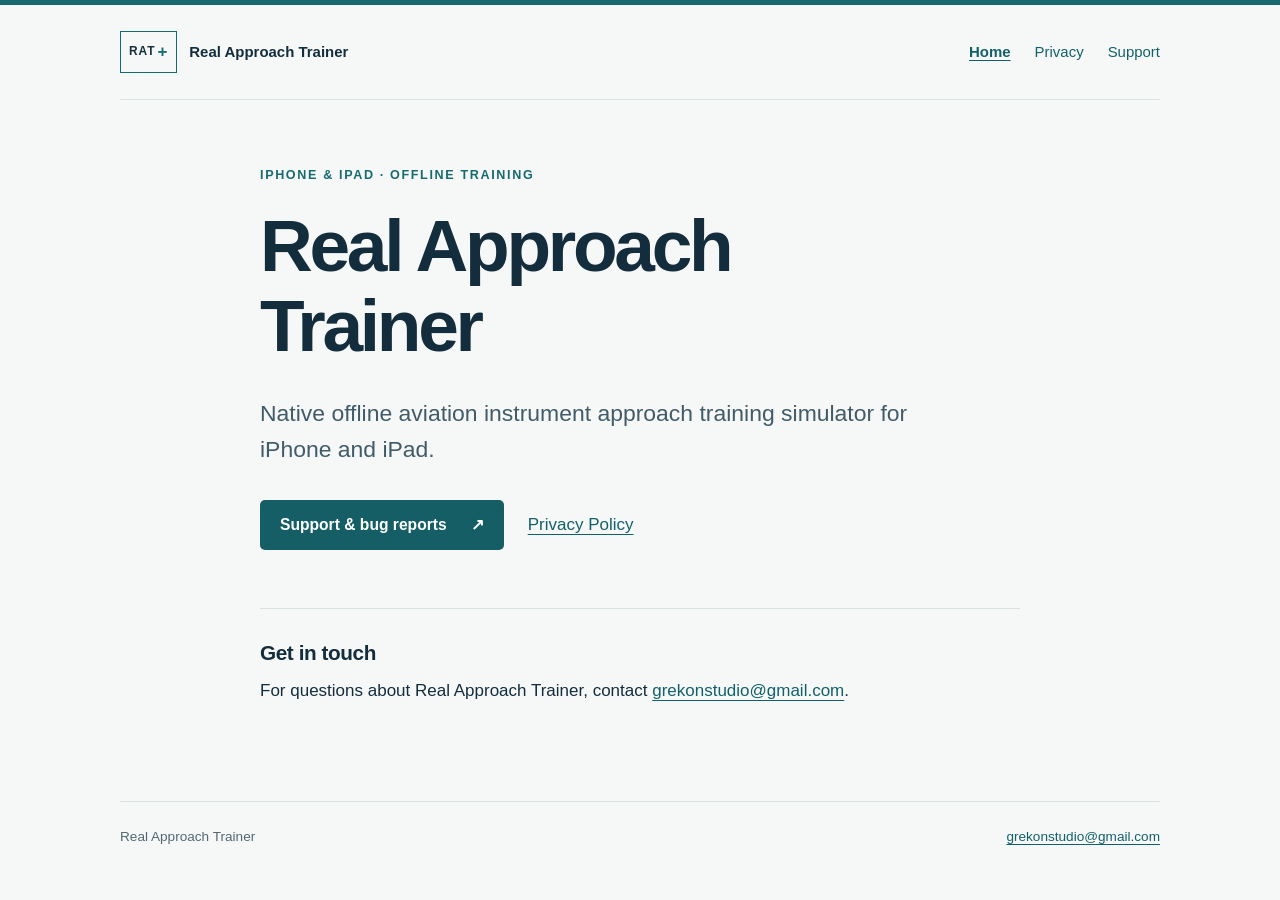
==== index.html @ 6f21090b "Create public website, privacy policy and support pages" ====
<!doctype html>
<html lang="en">
<head>
  <meta charset="utf-8">
  <meta name="viewport" content="width=device-width, initial-scale=1">
  <meta name="description" content="Native offline aviation instrument approach training simulator for iPhone and iPad.">
  <meta name="color-scheme" content="light">
  <title>Real Approach Trainer</title>
  <link rel="stylesheet" href="./styles.css">
</head>
<body>
<a class="skip" href="#main">Skip to content</a>
<header><a class="brand" href="./"><span class="mark" aria-hidden="true">RAT<span>+</span></span><span>Real Approach Trainer</span></a><nav aria-label="Main navigation"><a href="./" aria-current="page">Home</a><a href="./privacy/">Privacy</a><a href="./support/">Support</a></nav></header>
<main id="main"><p class="eyebrow">iPhone &amp; iPad · Offline training</p>
<h1>Real Approach<br>Trainer</h1>
<p class="lead">Native offline aviation instrument approach training simulator for iPhone and iPad.</p>
<div class="actions"><a class="button" href="support/">Support &amp; bug reports <span aria-hidden="true">↗</span></a><a href="privacy/">Privacy Policy</a></div>
<section class="contact"><h2>Get in touch</h2><p>For questions about Real Approach Trainer, contact <a href="mailto:grekonstudio@gmail.com">grekonstudio@gmail.com</a>.</p></section></main>
<footer><p>Real Approach Trainer</p><a href="mailto:grekonstudio@gmail.com">grekonstudio@gmail.com</a></footer>
</body>
</html>
---- styles.css ----
* { box-sizing: border-box; }
:root { font-family: -apple-system, BlinkMacSystemFont, "Segoe UI", sans-serif; color: #142d3d; background: #f6f8f8; line-height: 1.65; font-size: 17px; }
body { margin: 0; border-top: 5px solid #176a70; }
a { color: #12616a; text-underline-offset: .22em; overflow-wrap: anywhere; }
a:hover { color: #093f47; }
a:focus-visible { outline: 3px solid #aa5a04; outline-offset: 5px; border-radius: 2px; }
header, main, footer { width: min(100% - 64px, 1040px); margin-inline: auto; }
header { display: flex; align-items: center; justify-content: space-between; gap: 24px; padding-block: 26px; border-bottom: 1px solid #d9e1e3; }
.brand { display: flex; align-items: center; gap: 12px; font-size: .88rem; font-weight: 650; text-decoration: none; color: #142d3d; }
.mark { display: inline-flex; align-items: center; gap: 2px; padding: 6px 8px; border: 1px solid #176a70; font-size: .7rem; letter-spacing: .08em; }
.mark span { color: #176a70; font-size: 1rem; }
nav { display: flex; gap: 24px; font-size: .88rem; }
nav a { text-decoration: none; }
nav a[aria-current="page"] { text-decoration: underline; font-weight: 650; }
main { max-width: 760px; padding-block: 65px 80px; min-height: 65vh; }
.eyebrow { color: #176a70; text-transform: uppercase; letter-spacing: .13em; font-size: .74rem; font-weight: 700; margin: 0 0 20px; }
h1 { font-size: clamp(2.25rem, 6vw, 4.3rem); line-height: 1.1; letter-spacing: -.045em; font-weight: 650; margin: 0 0 28px; }
h2 { font-size: 1.22rem; letter-spacing: -.02em; line-height: 1.35; margin: 0 0 10px; }
p { margin: 0 0 16px; }
.lead { font-size: clamp(1.12rem, 2.5vw, 1.35rem); line-height: 1.6; color: #425b68; max-width: 650px; }
.date { color: #536873; font-size: .9rem; margin-top: -8px; margin-bottom: 28px; }
section { margin-top: 34px; }
.actions { display: flex; align-items: center; flex-wrap: wrap; gap: 24px; margin-block: 32px 58px; }
.button { display: inline-flex; gap: 24px; align-items: center; padding: 12px 20px; background: #155e65; color: #fff; border-radius: 5px; text-decoration: none; font-weight: 600; font-size: .92rem; }
.button:hover { background: #104a50; color: #fff; }
.contact { padding-top: 30px; border-top: 1px solid #d9e1e3; }
.notice { border-left: 3px solid #176a70; padding: 8px 0 1px 20px; }
ul { padding-left: 24px; }
li { margin-bottom: 6px; }
footer { display: flex; justify-content: space-between; flex-wrap: wrap; gap: 8px 24px; border-top: 1px solid #d9e1e3; padding-block: 24px; font-size: .8rem; color: #536873; }
footer p { margin: 0; }
.skip { position: absolute; left: 16px; top: -100px; background: #fff; padding: 10px; z-index: 1; }
.skip:focus { top: 10px; }
@media (max-width: 620px) { header, main, footer { width: calc(100% - 40px); } header { align-items: flex-start; flex-direction: column; gap: 20px; padding-block: 20px; } nav { gap: 28px; } main { padding-block: 42px 56px; } .actions { align-items: flex-start; flex-direction: column; gap: 20px; margin-bottom: 42px; } }
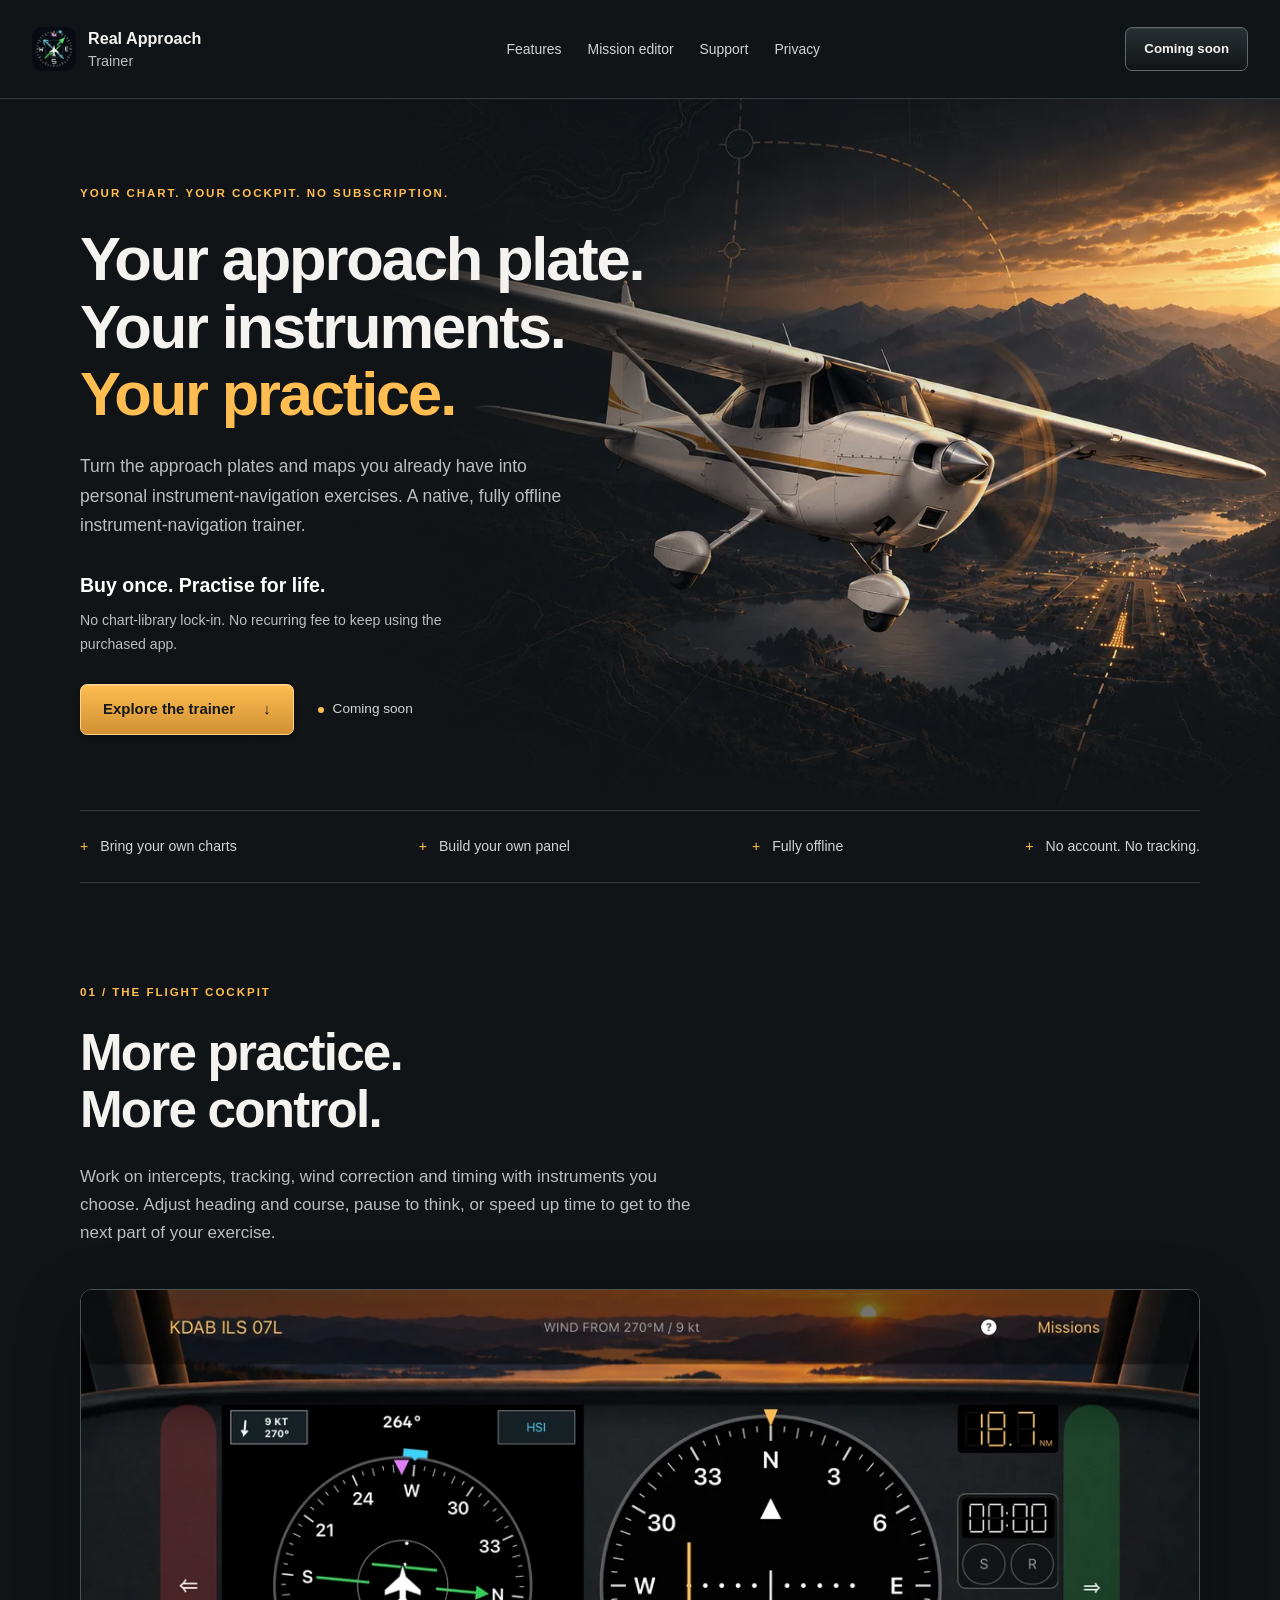
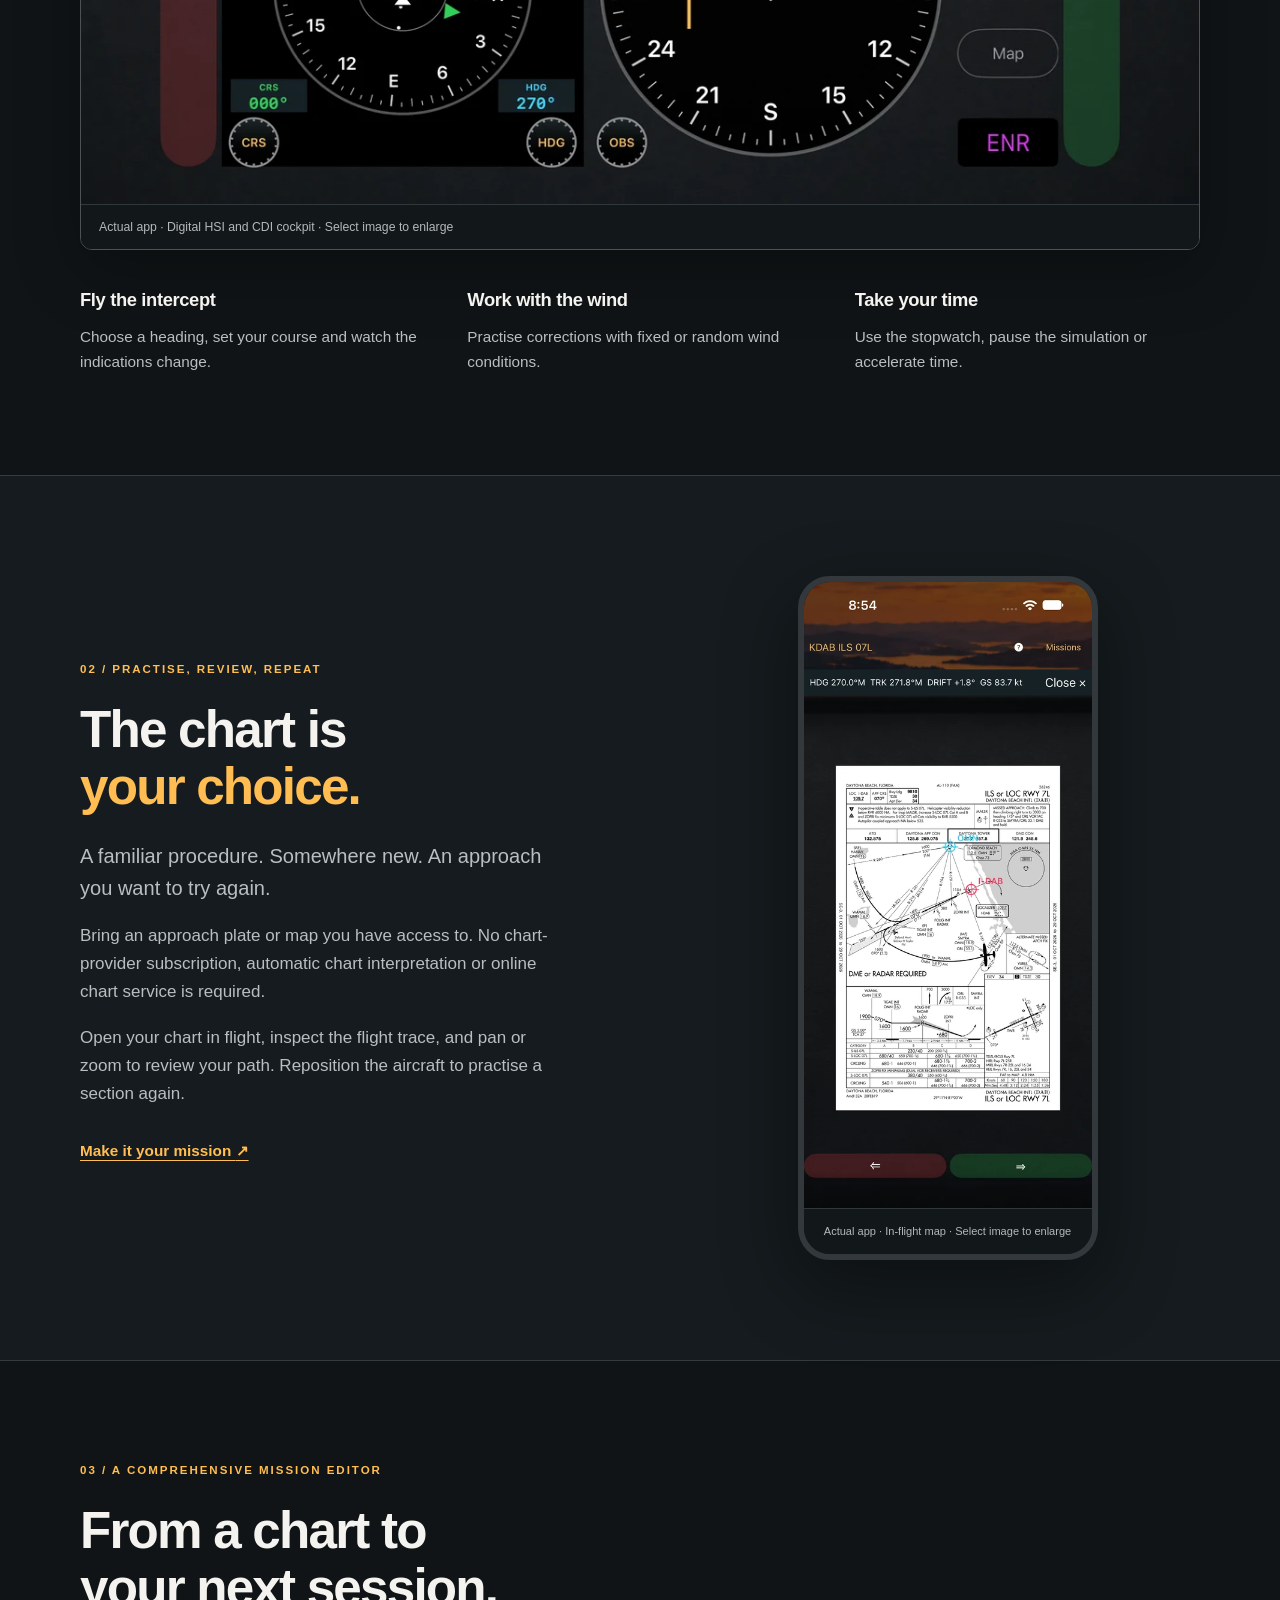
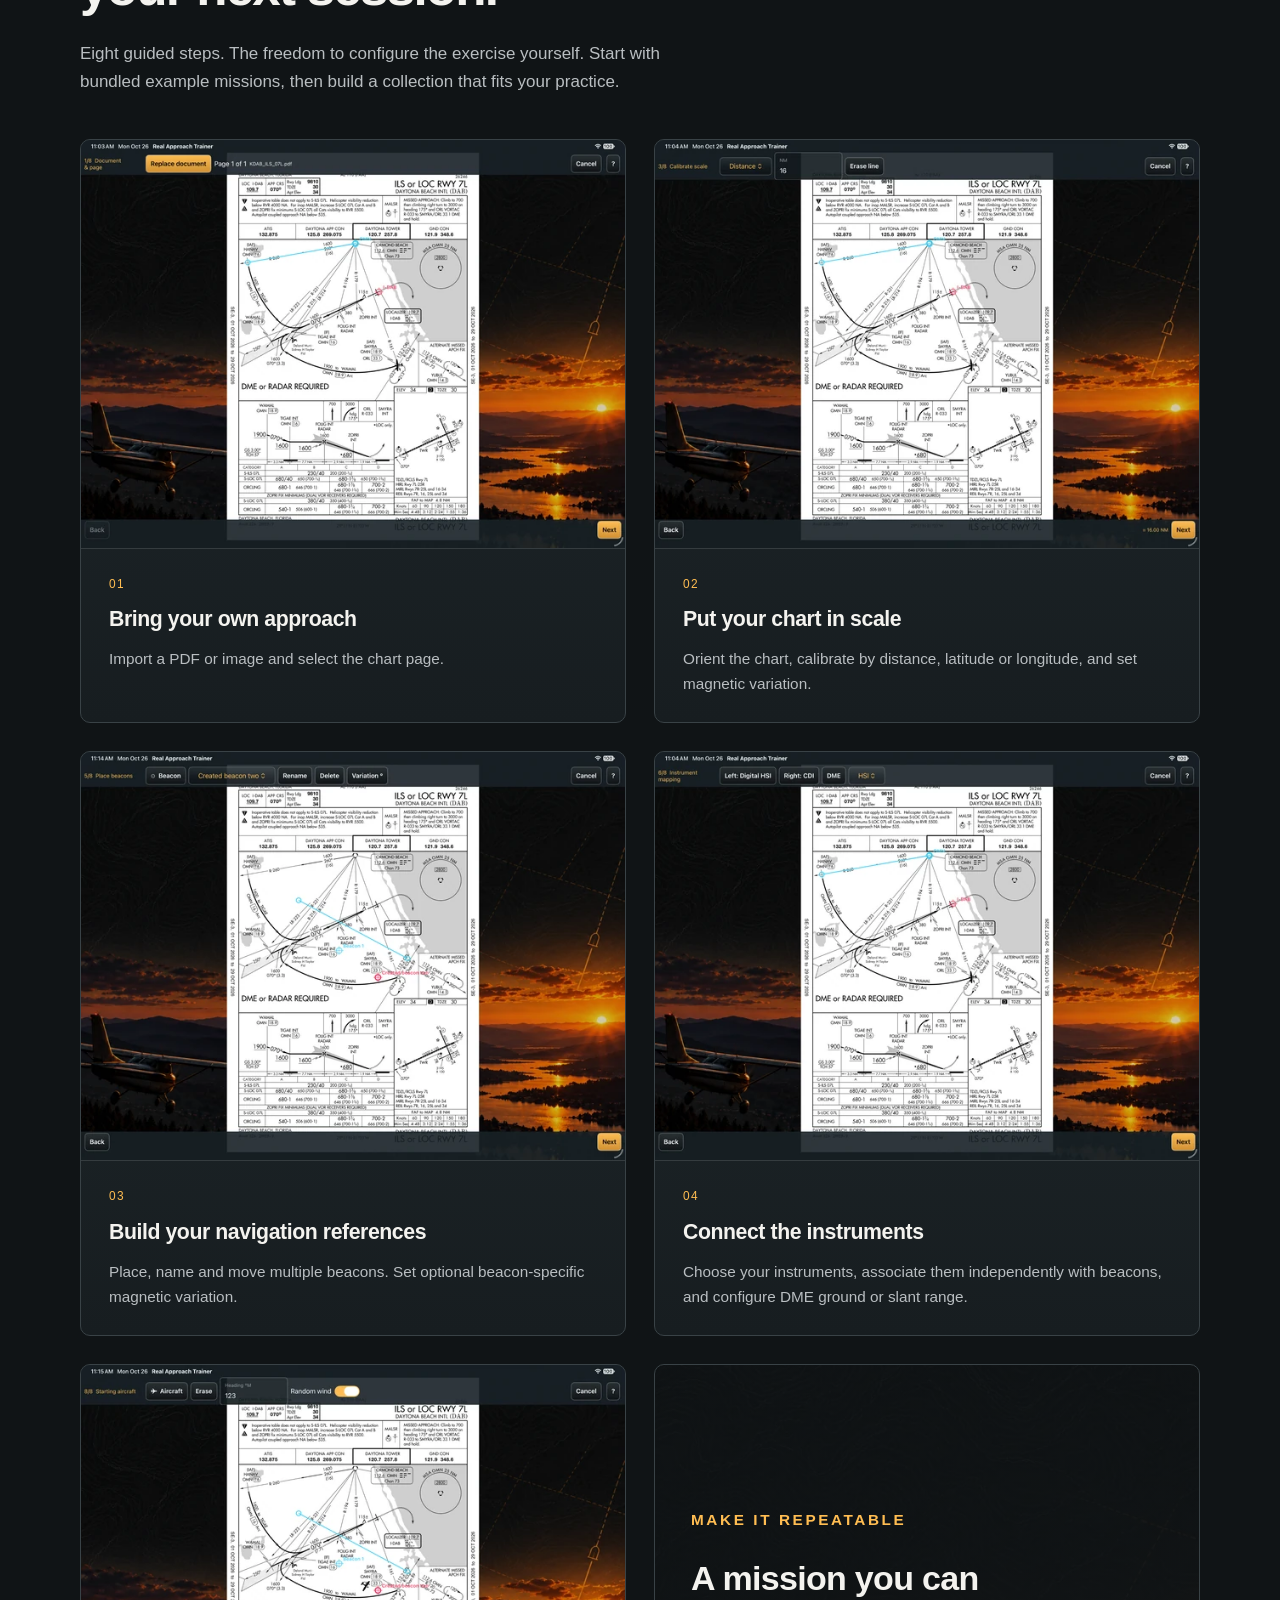
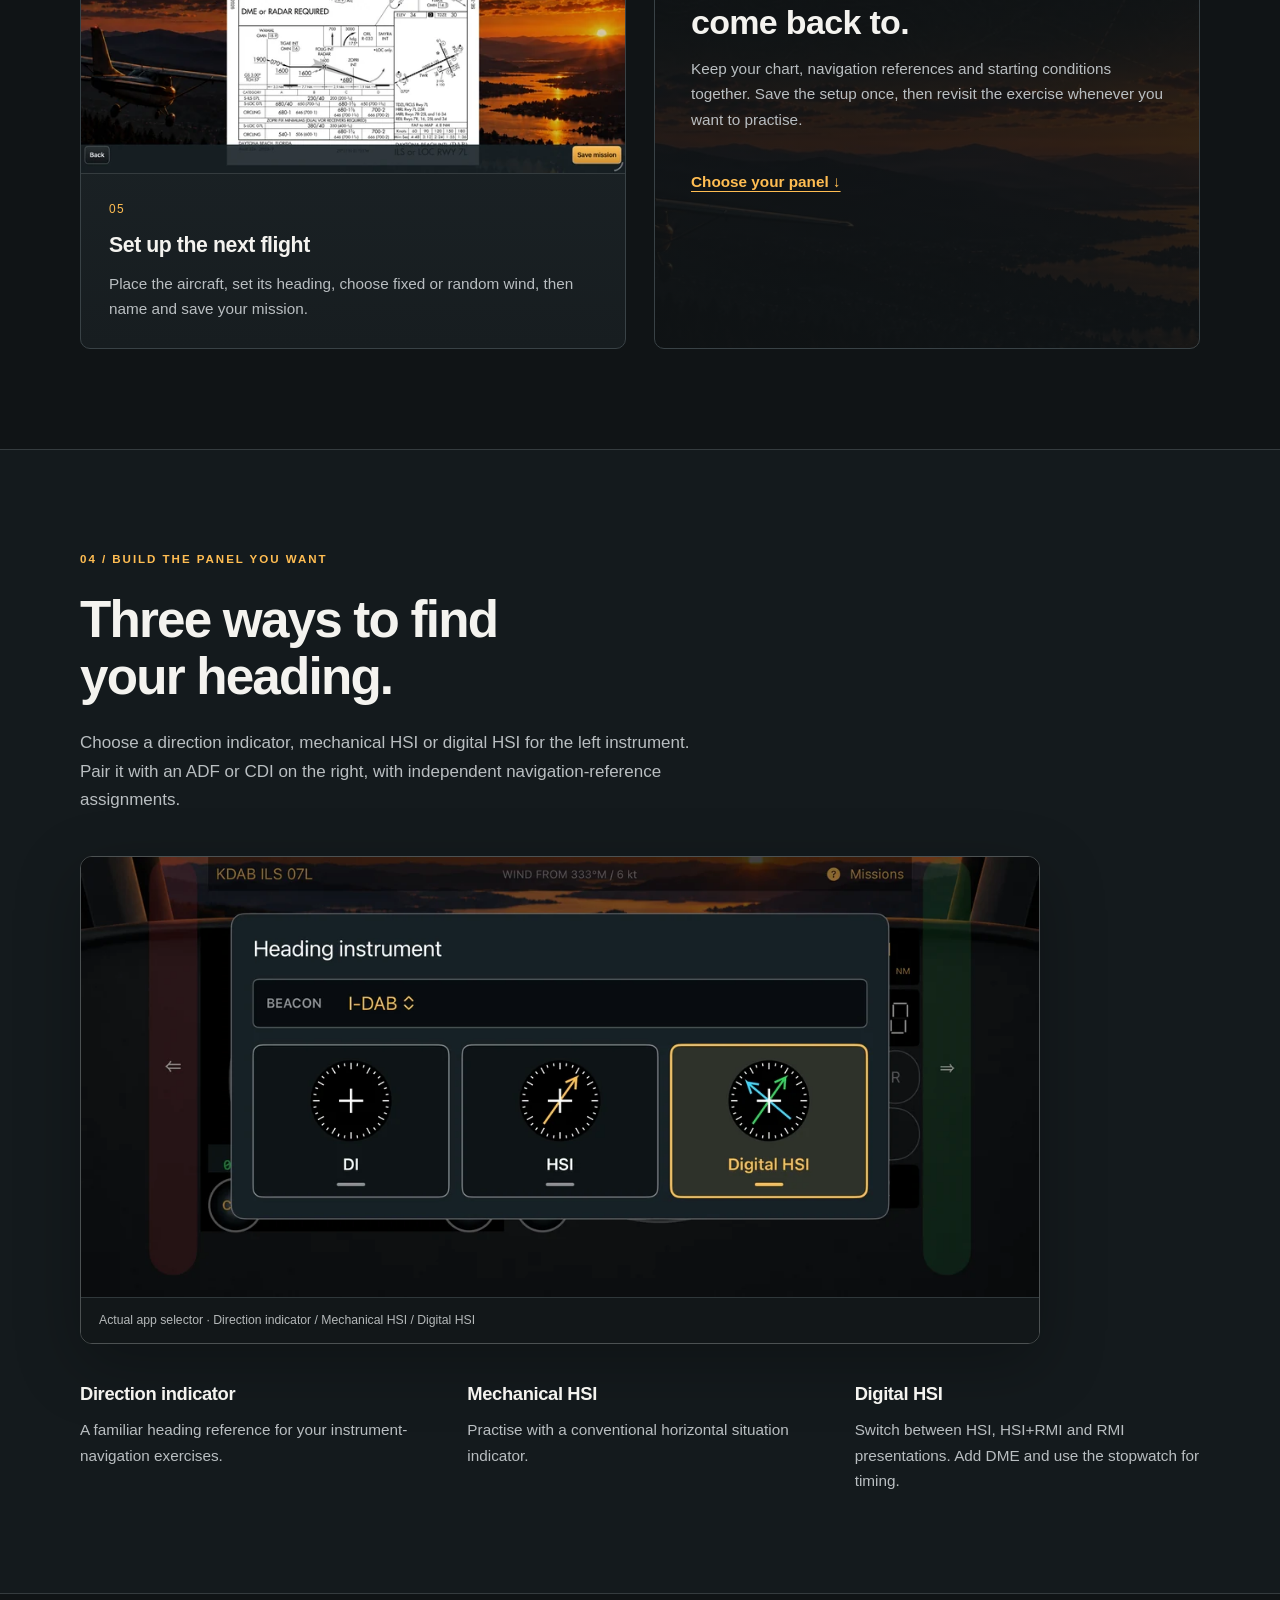
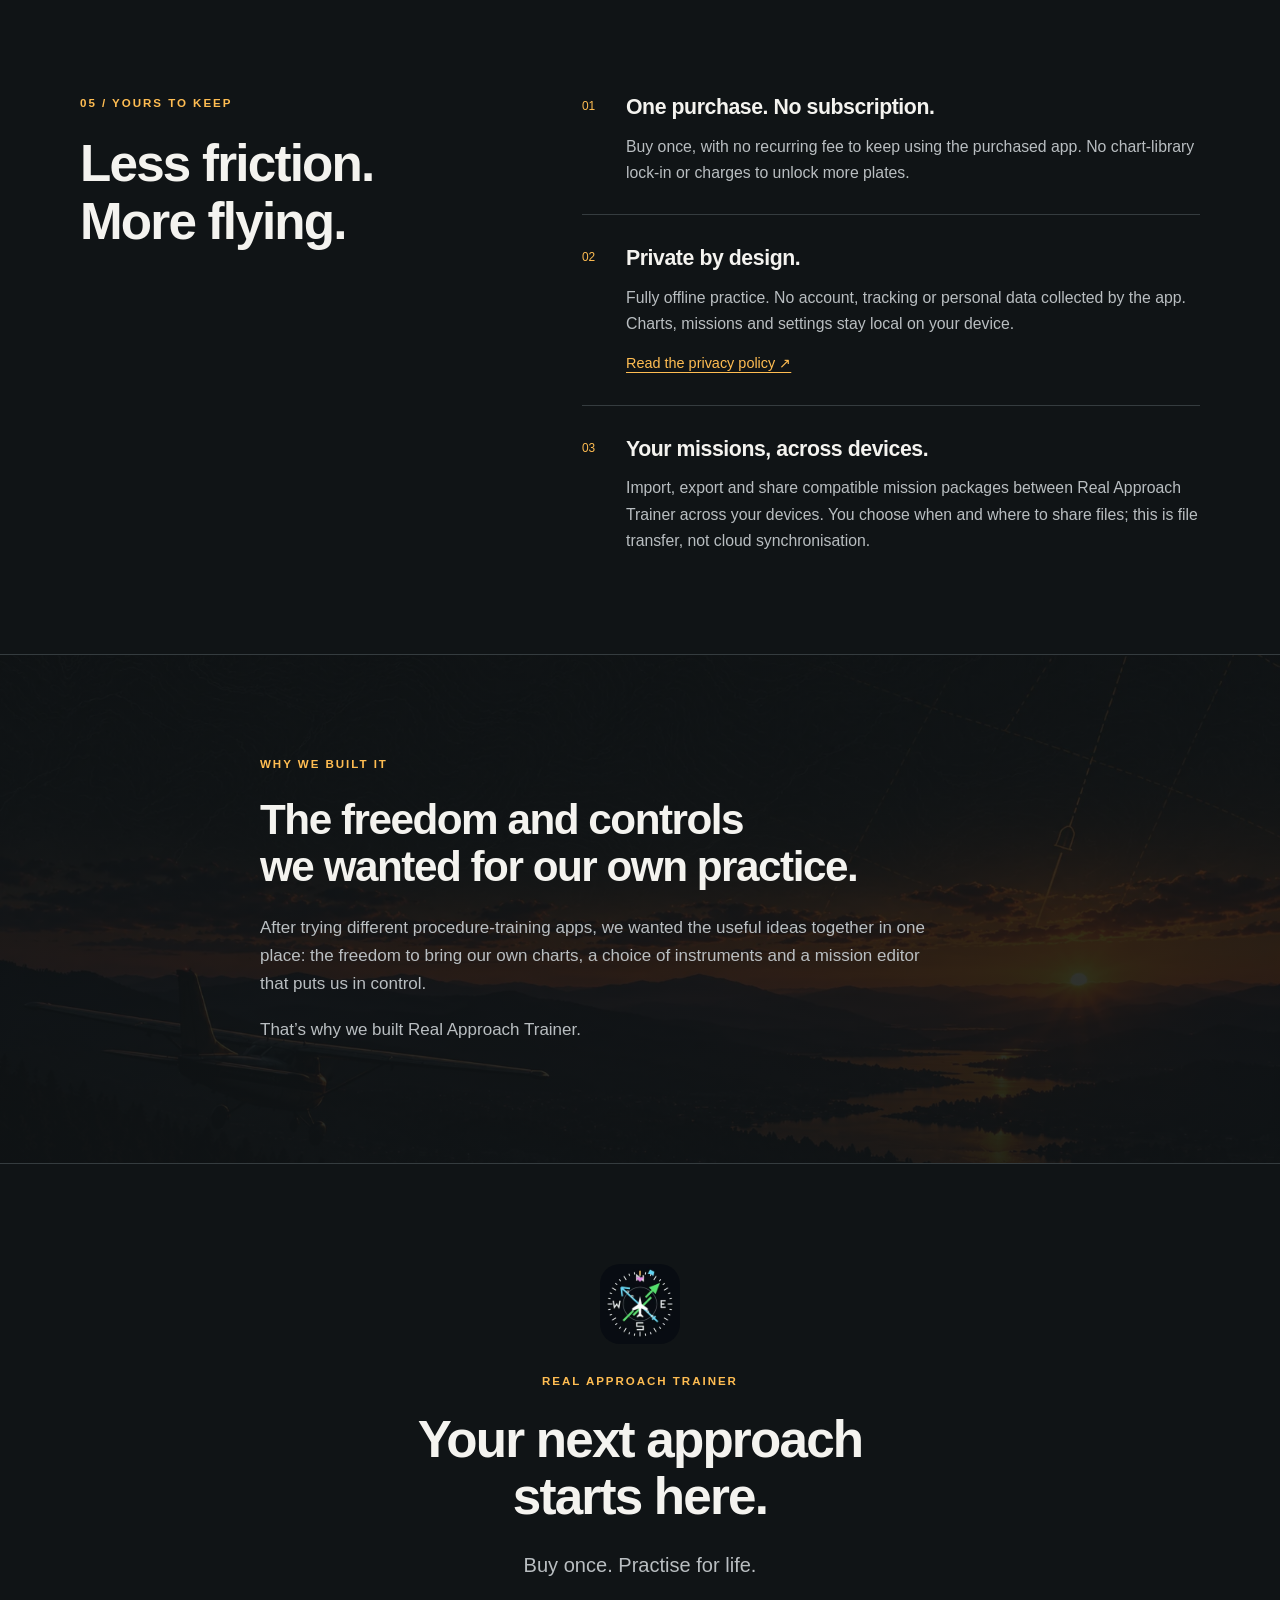
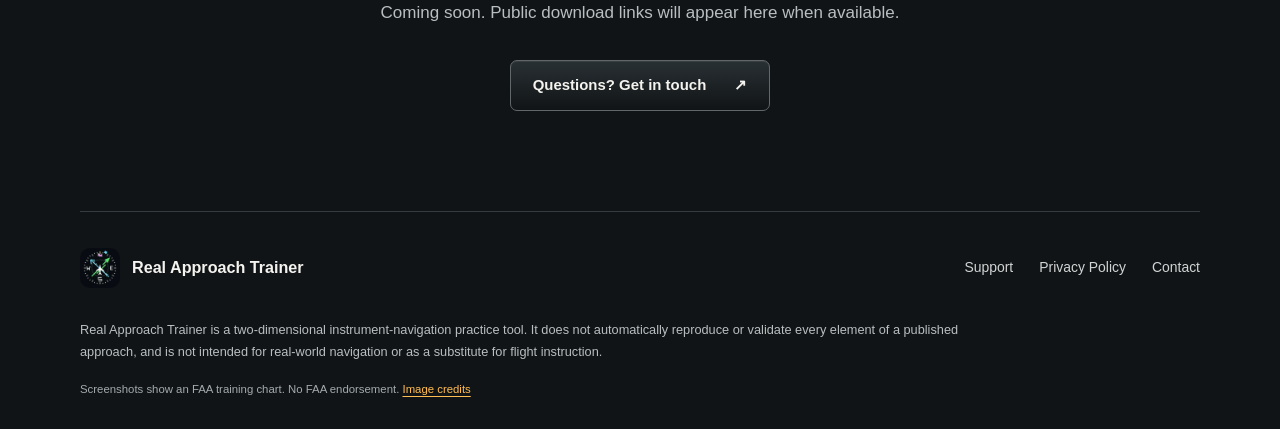
==== commit 0b265d77: "Build app-styled product website with FAA screenshots and neutral copy" ====
--- a/index.html
+++ b/index.html
@@ -1,21 +1,269 @@
 <!doctype html>
 <html lang="en">
 <head>
-  <meta charset="utf-8">
-  <meta name="viewport" content="width=device-width, initial-scale=1">
-  <meta name="description" content="Native offline aviation instrument approach training simulator for iPhone and iPad.">
-  <meta name="color-scheme" content="light">
-  <title>Real Approach Trainer</title>
-  <link rel="stylesheet" href="./styles.css">
+<meta charset="utf-8">
+<meta name="viewport" content="width=device-width, initial-scale=1">
+<meta name="description" content="Your approach plate. Your instruments. Your practice. Real Approach Trainer is a fully offline instrument-navigation trainer. Buy once, no subscription.">
+<meta name="color-scheme" content="dark">
+<meta name="theme-color" content="#101416">
+<title>Real Approach Trainer — Your approach. Your practice.</title>
+<link rel="icon" type="image/webp" href="assets/app-icon-96.webp">
+<link rel="stylesheet" href="styles.css">
 </head>
-<body>
+<body class="landing">
 <a class="skip" href="#main">Skip to content</a>
-<header><a class="brand" href="./"><span class="mark" aria-hidden="true">RAT<span>+</span></span><span>Real Approach Trainer</span></a><nav aria-label="Main navigation"><a href="./" aria-current="page">Home</a><a href="./privacy/">Privacy</a><a href="./support/">Support</a></nav></header>
-<main id="main"><p class="eyebrow">iPhone &amp; iPad · Offline training</p>
-<h1>Real Approach<br>Trainer</h1>
-<p class="lead">Native offline aviation instrument approach training simulator for iPhone and iPad.</p>
-<div class="actions"><a class="button" href="support/">Support &amp; bug reports <span aria-hidden="true">↗</span></a><a href="privacy/">Privacy Policy</a></div>
-<section class="contact"><h2>Get in touch</h2><p>For questions about Real Approach Trainer, contact <a href="mailto:grekonstudio@gmail.com">grekonstudio@gmail.com</a>.</p></section></main>
-<footer><p>Real Approach Trainer</p><a href="mailto:grekonstudio@gmail.com">grekonstudio@gmail.com</a></footer>
+<header class="site-header">
+<div class="header-inner">
+<a class="brand" href="./">
+<img src="./assets/app-icon-96.webp" width="44" height="44" alt="">
+<span>Real Approach<span class="brand-second">Trainer</span>
+</span>
+</a>
+<nav aria-label="Main navigation">
+<a href="./#features">Features</a>
+<a href="./#mission-editor">Mission editor</a>
+<a href="./support/">Support</a>
+<a href="./privacy/">Privacy</a>
+</nav>
+<a class="button secondary availability" href="./#availability">Coming soon</a>
+</div>
+</header>
+<main id="main">
+<section class="hero" aria-labelledby="hero-title">
+<picture class="hero-art">
+<source media="(max-width: 720px)" srcset="assets/hero-portrait-640.webp 640w, assets/hero-portrait-941.webp 941w" sizes="100vw">
+<img src="assets/hero-landscape-1672.webp" srcset="assets/hero-landscape-960.webp 960w, assets/hero-landscape-1672.webp 1672w" sizes="100vw" width="1672" height="941" alt="" fetchpriority="high">
+</picture>
+<div class="hero-content wrap">
+<p class="eyebrow">Your chart. Your cockpit. No subscription.</p>
+<h1 id="hero-title">Your approach plate.<br>Your instruments.<br>
+<em>Your practice.</em>
+</h1>
+<p class="hero-description">Turn the approach plates and maps you already have into personal instrument-navigation exercises. A native, fully offline instrument-navigation trainer.</p>
+<p class="value-line">Buy once. Practise for life.</p>
+<p class="hero-note">No chart-library lock-in. No recurring fee to keep using the purchased app.</p>
+<div class="actions">
+<a class="button" href="#features">Explore the trainer <span aria-hidden="true">↓</span>
+</a>
+<span class="status">Coming soon</span>
+</div>
+</div>
+</section>
+<div class="principles wrap" aria-label="Product highlights">
+<span>Bring your own charts</span>
+<span>Build your own panel</span>
+<span>Fully offline</span>
+<span>No account. No tracking.</span>
+</div>
+<section class="section wrap" id="features">
+<div class="section-heading">
+<p class="eyebrow">01 / The flight cockpit</p>
+<h2>More practice.<br>More control.</h2>
+<p>Work on intercepts, tracking, wind correction and timing with instruments you choose. Adjust heading and course, pause to think, or speed up time to get to the next part of your exercise.</p>
+</div>
+<figure class="screen wide-screen">
+<a class="image-link" href="assets/cockpit-1200.webp" aria-label="Open full cockpit screenshot">
+<img class="" src="assets/cockpit-1200.webp" srcset="assets/cockpit-640.webp 640w, assets/cockpit-1200.webp 1200w" sizes="(max-width: 720px) 92vw, 1120px" width="1200" height="552" alt="Real Approach Trainer landscape cockpit with digital HSI, CDI, DME, stopwatch and flight controls" loading="lazy" decoding="async">
+</a>
+<figcaption>Actual app · Digital HSI and CDI cockpit · Select image to enlarge</figcaption>
+</figure>
+<div class="three-notes">
+<div>
+<h3>Fly the intercept</h3>
+<p>Choose a heading, set your course and watch the indications change.</p>
+</div>
+<div>
+<h3>Work with the wind</h3>
+<p>Practise corrections with fixed or random wind conditions.</p>
+</div>
+<div>
+<h3>Take your time</h3>
+<p>Use the stopwatch, pause the simulation or accelerate time.</p>
+</div>
+</div>
+</section>
+<section class="map-section section">
+<div class="wrap split">
+<div class="map-copy">
+<p class="eyebrow">02 / Practise, review, repeat</p>
+<h2>The chart is<br>
+<em>your choice.</em>
+</h2>
+<p class="lead">A familiar procedure. Somewhere new. An approach you want to try again.</p>
+<p>Bring an approach plate or map you have access to. No chart-provider subscription, automatic chart interpretation or online chart service is required.</p>
+<p>Open your chart in flight, inspect the flight trace, and pan or zoom to review your path. Reposition the aircraft to practise a section again.</p>
+<a class="text-link" href="#mission-editor">Make it your mission <span aria-hidden="true">↗</span>
+</a>
+</div>
+<figure class="phone-screen">
+<a class="image-link" href="assets/map-800.webp" aria-label="Open full map screenshot">
+<img class="" src="assets/map-800.webp" srcset="assets/map-480.webp 480w, assets/map-800.webp 800w" sizes="(max-width: 720px) 80vw, 360px" width="800" height="1739" alt="In-flight map showing FAA Daytona Beach ILS or LOC Runway 7L chart, aircraft position, navigation references and flight trace" loading="lazy" decoding="async">
+</a>
+<figcaption>Actual app · In-flight map · Select image to enlarge</figcaption>
+</figure>
+</div>
+</section>
+<section class="section wrap" id="mission-editor">
+<div class="section-heading">
+<p class="eyebrow">03 / A comprehensive mission editor</p>
+<h2>From a chart to<br>your next session.</h2>
+<p>Eight guided steps. The freedom to configure the exercise yourself. Start with bundled example missions, then build a collection that fits your practice.</p>
+</div>
+<div class="editor-grid">
+<article class="editor-card">
+<figure>
+<a class="image-link" href="assets/import-1200.webp" aria-label="Open full import screenshot">
+<img class="" src="assets/import-1200.webp" srcset="assets/import-640.webp 640w, assets/import-1200.webp 1200w" sizes="(max-width: 720px) 92vw, (max-width: 1000px) 46vw, 540px" width="1200" height="900" alt="Mission editor document and page step with an imported FAA Daytona Beach approach plate" loading="lazy" decoding="async">
+</a>
+</figure>
+<div class="card-copy">
+<span class="step">01</span>
+<h3>Bring your own approach</h3>
+<p>Import a PDF or image and select the chart page.</p>
+</div>
+</article>
+<article class="editor-card">
+<figure>
+<a class="image-link" href="assets/calibration-1200.webp" aria-label="Open full calibration screenshot">
+<img class="" src="assets/calibration-1200.webp" srcset="assets/calibration-640.webp 640w, assets/calibration-1200.webp 1200w" sizes="(max-width: 720px) 92vw, (max-width: 1000px) 46vw, 540px" width="1200" height="900" alt="Mission editor calibrating the scale of the FAA Daytona Beach chart using a drawn distance reference" loading="lazy" decoding="async">
+</a>
+</figure>
+<div class="card-copy">
+<span class="step">02</span>
+<h3>Put your chart in scale</h3>
+<p>Orient the chart, calibrate by distance, latitude or longitude, and set magnetic variation.</p>
+</div>
+</article>
+<article class="editor-card">
+<figure>
+<a class="image-link" href="assets/beacons-1200.webp" aria-label="Open full beacons screenshot">
+<img class="" src="assets/beacons-1200.webp" srcset="assets/beacons-640.webp 640w, assets/beacons-1200.webp 1200w" sizes="(max-width: 720px) 92vw, (max-width: 1000px) 46vw, 540px" width="1200" height="900" alt="Mission editor showing two user-placed beacons on the FAA Daytona Beach chart" loading="lazy" decoding="async">
+</a>
+</figure>
+<div class="card-copy">
+<span class="step">03</span>
+<h3>Build your navigation references</h3>
+<p>Place, name and move multiple beacons. Set optional beacon-specific magnetic variation.</p>
+</div>
+</article>
+<article class="editor-card">
+<figure>
+<a class="image-link" href="assets/associations-1200.webp" aria-label="Open full associations screenshot">
+<img class="" src="assets/associations-1200.webp" srcset="assets/associations-640.webp 640w, assets/associations-1200.webp 1200w" sizes="(max-width: 720px) 92vw, (max-width: 1000px) 46vw, 540px" width="1200" height="900" alt="Instrument mapping step with left digital HSI, right CDI and DME controls above the FAA chart" loading="lazy" decoding="async">
+</a>
+</figure>
+<div class="card-copy">
+<span class="step">04</span>
+<h3>Connect the instruments</h3>
+<p>Choose your instruments, associate them independently with beacons, and configure DME ground or slant range.</p>
+</div>
+</article>
+<article class="editor-card">
+<figure>
+<a class="image-link" href="assets/aircraft-1200.webp" aria-label="Open full aircraft screenshot">
+<img class="" src="assets/aircraft-1200.webp" srcset="assets/aircraft-640.webp 640w, assets/aircraft-1200.webp 1200w" sizes="(max-width: 720px) 92vw, (max-width: 1000px) 46vw, 540px" width="1200" height="900" alt="Starting aircraft step showing aircraft position, heading and random wind controls on the FAA chart" loading="lazy" decoding="async">
+</a>
+</figure>
+<div class="card-copy">
+<span class="step">05</span>
+<h3>Set up the next flight</h3>
+<p>Place the aircraft, set its heading, choose fixed or random wind, then name and save your mission.</p>
+</div>
+</article>
+<article class="editor-card editor-summary">
+<p class="eyebrow">Make it repeatable</p>
+<h3>A mission you can<br>come back to.</h3>
+<p>Keep your chart, navigation references and starting conditions together. Save the setup once, then revisit the exercise whenever you want to practise.</p>
+<a class="text-link" href="#your-panel">Choose your panel ↓</a>
+</article>
+</div>
+</section>
+<section class="panel-section section" id="your-panel">
+<div class="wrap">
+<div class="section-heading">
+<p class="eyebrow">04 / Build the panel you want</p>
+<h2>Three ways to find<br>your heading.</h2>
+<p>Choose a direction indicator, mechanical HSI or digital HSI for the left instrument. Pair it with an ADF or CDI on the right, with independent navigation-reference assignments.</p>
+</div>
+<figure class="screen selector">
+<a class="image-link" href="assets/instruments-1200.webp" aria-label="Open full instruments screenshot">
+<img class="" src="assets/instruments-1200.webp" srcset="assets/instruments-640.webp 640w, assets/instruments-1200.webp 1200w" sizes="(max-width: 720px) 92vw, 1120px" width="1200" height="552" alt="Actual left instrument selector offering DI, HSI and Digital HSI, with Digital HSI selected" loading="lazy" decoding="async">
+</a>
+<figcaption>Actual app selector · Direction indicator / Mechanical HSI / Digital HSI</figcaption>
+</figure>
+<div class="three-notes">
+<div>
+<h3>Direction indicator</h3>
+<p>A familiar heading reference for your instrument-navigation exercises.</p>
+</div>
+<div>
+<h3>Mechanical HSI</h3>
+<p>Practise with a conventional horizontal situation indicator.</p>
+</div>
+<div>
+<h3>Digital HSI</h3>
+<p>Switch between HSI, HSI+RMI and RMI presentations. Add DME and use the stopwatch for timing.</p>
+</div>
+</div>
+</div>
+</section>
+<section class="section wrap value-section">
+<div>
+<p class="eyebrow">05 / Yours to keep</p>
+<h2>Less friction.<br>More flying.</h2>
+</div>
+<div class="value-grid">
+<article>
+<span aria-hidden="true">01</span>
+<h3>One purchase. No subscription.</h3>
+<p>Buy once, with no recurring fee to keep using the purchased app. No chart-library lock-in or charges to unlock more plates.</p>
+</article>
+<article>
+<span aria-hidden="true">02</span>
+<h3>Private by design.</h3>
+<p>Fully offline practice. No account, tracking or personal data collected by the app. Charts, missions and settings stay local on your device.</p>
+<a href="privacy/">Read the privacy policy ↗</a>
+</article>
+<article>
+<span aria-hidden="true">03</span>
+<h3>Your missions, across devices.</h3>
+<p>Import, export and share compatible mission packages between Real Approach Trainer across your devices. You choose when and where to share files; this is file transfer, not cloud synchronisation.</p>
+</article>
+</div>
+</section>
+<section class="origin section">
+<div class="wrap origin-inner">
+<p class="eyebrow">Why we built it</p>
+<h2>The freedom and controls<br>we wanted for our own practice.</h2>
+<p>After trying different procedure-training apps, we wanted the useful ideas together in one place: the freedom to bring our own charts, a choice of instruments and a mission editor that puts us in control.</p>
+<p>That’s why we built Real Approach Trainer.</p>
+</div>
+</section>
+<section class="section wrap final-cta" id="availability">
+<img src="assets/app-icon-192.webp" width="80" height="80" alt="Real Approach Trainer digital HSI app icon" loading="lazy">
+<p class="eyebrow">Real Approach Trainer</p>
+<h2>Your next approach<br>starts here.</h2>
+<p class="lead">Buy once. Practise for life.</p>
+<p>Coming soon. Public download links will appear here when available.</p>
+<a class="button secondary" href="support/">Questions? Get in touch <span aria-hidden="true">↗</span>
+</a>
+</section>
+</main>
+<footer class="site-footer">
+<div class="footer-top">
+<a class="brand" href="./">
+<img src="./assets/app-icon-96.webp" width="40" height="40" alt="">
+<span>Real Approach Trainer</span>
+</a>
+<nav aria-label="Footer navigation">
+<a href="./support/">Support</a>
+<a href="./privacy/">Privacy Policy</a>
+<a href="mailto:grekonstudio@gmail.com">Contact</a>
+</nav>
+</div>
+<p class="limitation">Real Approach Trainer is a two-dimensional instrument-navigation practice tool. It does not automatically reproduce or validate every element of a published approach, and is not intended for real-world navigation or as a substitute for flight instruction.</p>
+<p class="credits">Screenshots show an FAA training chart. No FAA endorsement. <a href="./ASSETS.md">Image credits</a>
+</p>
+</footer>
 </body>
 </html>
--- a/styles.css
+++ b/styles.css
@@ -1,34 +1,966 @@
-* { box-sizing: border-box; }
-:root { font-family: -apple-system, BlinkMacSystemFont, "Segoe UI", sans-serif; color: #142d3d; background: #f6f8f8; line-height: 1.65; font-size: 17px; }
-body { margin: 0; border-top: 5px solid #176a70; }
-a { color: #12616a; text-underline-offset: .22em; overflow-wrap: anywhere; }
-a:hover { color: #093f47; }
-a:focus-visible { outline: 3px solid #aa5a04; outline-offset: 5px; border-radius: 2px; }
-header, main, footer { width: min(100% - 64px, 1040px); margin-inline: auto; }
-header { display: flex; align-items: center; justify-content: space-between; gap: 24px; padding-block: 26px; border-bottom: 1px solid #d9e1e3; }
-.brand { display: flex; align-items: center; gap: 12px; font-size: .88rem; font-weight: 650; text-decoration: none; color: #142d3d; }
-.mark { display: inline-flex; align-items: center; gap: 2px; padding: 6px 8px; border: 1px solid #176a70; font-size: .7rem; letter-spacing: .08em; }
-.mark span { color: #176a70; font-size: 1rem; }
-nav { display: flex; gap: 24px; font-size: .88rem; }
-nav a { text-decoration: none; }
-nav a[aria-current="page"] { text-decoration: underline; font-weight: 650; }
-main { max-width: 760px; padding-block: 65px 80px; min-height: 65vh; }
-.eyebrow { color: #176a70; text-transform: uppercase; letter-spacing: .13em; font-size: .74rem; font-weight: 700; margin: 0 0 20px; }
-h1 { font-size: clamp(2.25rem, 6vw, 4.3rem); line-height: 1.1; letter-spacing: -.045em; font-weight: 650; margin: 0 0 28px; }
-h2 { font-size: 1.22rem; letter-spacing: -.02em; line-height: 1.35; margin: 0 0 10px; }
-p { margin: 0 0 16px; }
-.lead { font-size: clamp(1.12rem, 2.5vw, 1.35rem); line-height: 1.6; color: #425b68; max-width: 650px; }
-.date { color: #536873; font-size: .9rem; margin-top: -8px; margin-bottom: 28px; }
-section { margin-top: 34px; }
-.actions { display: flex; align-items: center; flex-wrap: wrap; gap: 24px; margin-block: 32px 58px; }
-.button { display: inline-flex; gap: 24px; align-items: center; padding: 12px 20px; background: #155e65; color: #fff; border-radius: 5px; text-decoration: none; font-weight: 600; font-size: .92rem; }
-.button:hover { background: #104a50; color: #fff; }
-.contact { padding-top: 30px; border-top: 1px solid #d9e1e3; }
-.notice { border-left: 3px solid #176a70; padding: 8px 0 1px 20px; }
-ul { padding-left: 24px; }
-li { margin-bottom: 6px; }
-footer { display: flex; justify-content: space-between; flex-wrap: wrap; gap: 8px 24px; border-top: 1px solid #d9e1e3; padding-block: 24px; font-size: .8rem; color: #536873; }
-footer p { margin: 0; }
-.skip { position: absolute; left: 16px; top: -100px; background: #fff; padding: 10px; z-index: 1; }
-.skip:focus { top: 10px; }
-@media (max-width: 620px) { header, main, footer { width: calc(100% - 40px); } header { align-items: flex-start; flex-direction: column; gap: 20px; padding-block: 20px; } nav { gap: 28px; } main { padding-block: 42px 56px; } .actions { align-items: flex-start; flex-direction: column; gap: 20px; margin-bottom: 42px; } }
+* {
+  box-sizing:border-box
+}
+
+ :root {
+  color-scheme:dark;
+  --bg:#101416;
+  --panel:#172126;
+  --amber:#ffbd52;
+  --text:#f4f3ef;
+  --muted:#b9bec1;
+  --border:#353c3f;
+  font-family:-apple-system,BlinkMacSystemFont,"Segoe UI",sans-serif;
+  color:var(--text);
+  background:var(--bg);
+  font-size:17px;
+  line-height:1.65
+}
+
+body {
+  margin:0
+}
+
+a {
+  color:var(--amber);
+  text-underline-offset:.25em
+}
+
+a:hover {
+  color:#ffdb9f
+}
+
+a:focus-visible,summary:focus-visible {
+  outline:3px solid var(--amber);
+  outline-offset:5px;
+  border-radius:3px
+}
+
+img {
+  max-width:100%;
+  height:auto;
+  display:block
+}
+
+p {
+  margin:0 0 18px;
+  color:var(--muted)
+}
+
+h1,h2,h3 {
+  font-weight:600;
+  line-height:1.12;
+  letter-spacing:-.035em;
+  margin:0 0 24px;
+  color:var(--text)
+}
+
+h1 {
+  font-size:clamp(2.5rem,4.8vw,4.5rem);
+  line-height:1.1
+}
+
+h2 {
+  font-size:clamp(2.1rem,4vw,3.5rem)
+}
+
+h3 {
+  font-size:1.25rem;
+  letter-spacing:-.02em;
+  line-height:1.3;
+  margin-bottom:12px
+}
+
+em {
+  font-style:normal;
+  color:var(--amber)
+}
+
+.wrap {
+  width:min(1120px,calc(100% - 64px));
+  margin-inline:auto
+}
+
+.site-header {
+  background:#101416;
+  border-bottom:1px solid var(--border)
+}
+
+.header-inner {
+  width:min(1360px,calc(100% - 64px));
+  margin:auto;
+  display:flex;
+  align-items:center;
+  justify-content:space-between;
+  gap:30px;
+  min-height:98px
+}
+
+.brand {
+  display:flex;
+  align-items:center;
+  gap:12px;
+  text-decoration:none;
+  color:var(--text);
+  font-size:.95rem;
+  line-height:1.25;
+  font-weight:650;
+  flex-shrink:0
+}
+
+.brand img {
+  border-radius:10px
+}
+
+.brand-second {
+  display:block;
+  font-weight:400;
+  color:var(--muted);
+  font-size:.85rem;
+  margin-top:3px
+}
+
+.site-header nav,.site-footer nav {
+  display:flex;
+  align-items:center;
+  gap:26px;
+  font-size:.82rem
+}
+
+.site-header nav a,.site-footer nav a {
+  padding-block:12px;
+  text-decoration:none;
+  color:#d2d4d4
+}
+
+.site-header nav a:hover,.site-footer nav a:hover {
+  color:var(--amber)
+}
+
+.button {
+  display:inline-flex;
+  align-items:center;
+  justify-content:center;
+  gap:28px;
+  min-height:48px;
+  padding:12px 22px;
+  background:linear-gradient(#ffbd52,#d19133);
+  border:1px solid #ffd58d;
+  color:#161817;
+  text-decoration:none;
+  border-radius:7px;
+  font-size:.88rem;
+  font-weight:650;
+  box-shadow:inset 0 1px 0 #ffe3b166,0 2px 4px #0004
+}
+
+.button:hover {
+  color:#101416;
+  background:linear-gradient(#ffd080,#e4a74a)
+}
+
+.button.secondary {
+  background:linear-gradient(#293033,#111417);
+  border-color:#62676a;
+  color:var(--text);
+  box-shadow:inset 0 1px 0 #ffffff12
+}
+
+.button.secondary:hover {
+  border-color:var(--amber);
+  color:var(--amber)
+}
+
+.availability {
+  font-size:.78rem;
+  min-height:44px;
+  padding:10px 18px
+}
+
+.hero {
+  position:relative;
+  isolation:isolate;
+  min-height:700px;
+  display:flex;
+  align-items:center;
+  overflow:hidden;
+  background:#101416
+}
+
+.hero-art {
+  position:absolute;
+  inset:0;
+  z-index:-2
+}
+
+.hero-art img {
+  width:100%;
+  height:100%;
+  object-fit:cover;
+  object-position:center
+}
+
+.hero:after {
+  content:"";
+  position:absolute;
+  inset:0;
+  z-index:-1;
+  background:linear-gradient(90deg,#101416ec 0%,#101416cd 33%,#10141626 63%,transparent 100%),linear-gradient(0deg,#101416,transparent 20%)
+}
+
+.hero-content {
+  padding-block:85px 75px
+}
+
+.eyebrow {
+  text-transform:uppercase;
+  letter-spacing:.17em;
+  font-size:.68rem;
+  font-weight:700;
+  color:var(--amber);
+  margin-bottom:22px
+}
+
+.hero-description {
+  max-width:490px;
+  font-size:1.03rem;
+  line-height:1.7
+}
+
+.value-line {
+  color:#fff;
+  font-size:1.15rem;
+  font-weight:650;
+  margin-top:28px;
+  margin-bottom:8px
+}
+
+.hero-note {
+  max-width:420px;
+  font-size:.83rem
+}
+
+.actions {
+  display:flex;
+  align-items:center;
+  gap:24px;
+  margin-top:28px
+}
+
+.status {
+  font-size:.8rem;
+  color:#d4d5d1
+}
+
+.status:before {
+  content:"";
+  display:inline-block;
+  width:6px;
+  height:6px;
+  border-radius:50%;
+  background:var(--amber);
+  margin-right:9px
+}
+
+.principles {
+  display:flex;
+  justify-content:space-between;
+  gap:20px;
+  border-block:1px solid var(--border);
+  padding-block:24px;
+  font-size:.83rem;
+  color:#d2d4d4
+}
+
+.principles span:before {
+  content:"+";
+  color:var(--amber);
+  margin-right:12px
+}
+
+.section {
+  padding-block:100px;
+  scroll-margin-top:25px
+}
+
+.section-heading {
+  max-width:680px;
+  margin-bottom:42px
+}
+
+.section-heading>p:not(.eyebrow) {
+  max-width:620px
+}
+
+.screen {
+  margin:0;
+  border:1px solid #4c5152;
+  border-radius:12px;
+  overflow:hidden;
+  background:#080b0c;
+  box-shadow:0 20px 65px #0004
+}
+
+.screen img {
+  width:100%
+}
+
+figcaption {
+  padding:13px 18px;
+  color:#b4b8b9;
+  font-size:.72rem;
+  line-height:1.5;
+  background:#121719;
+  border-top:1px solid #30383b
+}
+
+.three-notes {
+  display:grid;
+  grid-template-columns:repeat(3,1fr);
+  gap:42px;
+  margin-top:38px
+}
+
+.three-notes p {
+  font-size:.9rem;
+  margin:0
+}
+
+.three-notes h3 {
+  font-size:1.08rem
+}
+
+.map-section {
+  background:#151b1e;
+  border-block:1px solid var(--border);
+  position:relative
+}
+
+.split {
+  display:grid;
+  grid-template-columns:1fr 1fr;
+  align-items:center;
+  gap:110px
+}
+
+.map-copy {
+  max-width:490px
+}
+
+.lead {
+  font-size:1.18rem;
+  line-height:1.6
+}
+
+.text-link {
+  display:inline-block;
+  font-size:.9rem;
+  font-weight:600;
+  padding-block:12px
+}
+
+.phone-screen {
+  margin:0 auto;
+  width:300px;
+  max-width:100%;
+  border:6px solid #32383b;
+  border-radius:32px;
+  overflow:hidden;
+  box-shadow:0 25px 75px #0006
+}
+
+.phone-screen img {
+  width:100%
+}
+
+.phone-screen figcaption {
+  text-align:center;
+  padding:14px 5px;
+  font-size:.65rem
+}
+
+.editor-grid {
+  display:grid;
+  grid-template-columns:1fr 1fr;
+  gap:28px
+}
+
+.editor-card {
+  background:linear-gradient(#20292d,#171d20);
+  border:1px solid #394246;
+  border-radius:10px;
+  overflow:hidden
+}
+
+.editor-card figure {
+  margin:0;
+  border-bottom:1px solid var(--border)
+}
+
+.editor-card img {
+  width:100%
+}
+
+.card-copy {
+  padding:26px 28px
+}
+
+.step {
+  display:block;
+  font-size:.7rem;
+  letter-spacing:.12em;
+  color:var(--amber);
+  margin-bottom:12px
+}
+
+.editor-card p {
+  font-size:.9rem;
+  margin-bottom:0
+}
+
+.editor-summary {
+  padding:46px 36px;
+  display:flex;
+  flex-direction:column;
+  justify-content:center;
+  background:linear-gradient(#101416b8,#101416ed),url('assets/library-960.webp') center/cover
+}
+
+.editor-summary h3 {
+  font-size:2rem
+}
+
+.editor-summary .eyebrow {
+  margin-bottom:24px
+}
+
+.editor-summary .text-link {
+  margin-top:25px
+}
+
+.panel-section {
+  background:#141a1d;
+  border-block:1px solid var(--border)
+}
+
+.selector {
+  max-width:960px
+}
+
+.value-section {
+  display:grid;
+  grid-template-columns:.8fr 1.2fr;
+  gap:90px
+}
+
+.value-grid {
+  display:grid;
+  gap:30px
+}
+
+.value-grid article {
+  border-bottom:1px solid var(--border);
+  padding-bottom:28px;
+  position:relative;
+  padding-left:44px
+}
+
+.value-grid article>span {
+  position:absolute;
+  left:0;
+  top:3px;
+  color:var(--amber);
+  font-size:.7rem
+}
+
+.value-grid article:last-child {
+  border-bottom:0;
+  padding-bottom:0
+}
+
+.value-grid p {
+  font-size:.93rem;
+  margin:0
+}
+
+.value-grid a {
+  font-size:.85rem;
+  display:inline-block;
+  padding-top:15px
+}
+
+.origin {
+  background:linear-gradient(#101416ca,#101416e8),url('assets/library-1672.webp') center 70%/cover;
+  border-block:1px solid var(--border)
+}
+
+.origin-inner {
+  max-width:760px
+}
+
+.origin h2 {
+  font-size:clamp(1.8rem,3.3vw,2.8rem)
+}
+
+.origin p:not(.eyebrow) {
+  max-width:670px
+}
+
+.final-cta {
+  text-align:center
+}
+
+.final-cta>img {
+  margin:0 auto 28px;
+  border-radius:20px
+}
+
+.final-cta .eyebrow {
+  margin-bottom:20px
+}
+
+.final-cta p {
+  max-width:540px;
+  margin-inline:auto
+}
+
+.final-cta .button {
+  margin-top:15px
+}
+
+.site-footer {
+  border-top:1px solid var(--border);
+  width:min(1120px,calc(100% - 64px));
+  margin:auto;
+  padding-block:32px 30px
+}
+
+.footer-top {
+  display:flex;
+  align-items:center;
+  justify-content:space-between;
+  gap:24px;
+  margin-bottom:28px
+}
+
+.limitation {
+  font-size:.75rem;
+  max-width:920px;
+  line-height:1.7
+}
+
+.credits {
+  font-size:.67rem;
+  margin:0;
+  color:#a4abad
+}
+
+.skip {
+  position:absolute;
+  top:-100px;
+  left:20px;
+  padding:12px;
+  background:var(--panel);
+  z-index:10
+}
+
+.skip:focus {
+  top:12px
+}
+
+.document-page {
+  background:#101416
+}
+
+.document {
+  width:min(780px,calc(100% - 64px));
+  margin:65px auto 90px;
+  padding:48px;
+  background:linear-gradient(#172126f5,#131a1df5);
+  border:1px solid #3d4548;
+  border-top:3px solid var(--amber);
+  border-radius:9px;
+  position:relative
+}
+
+.document-page:before {
+  content:"";
+  position:absolute;
+  top:98px;
+  left:0;
+  width:100%;
+  height:650px;
+  z-index:-1;
+  background:linear-gradient(#10141666,#101416),url('assets/library-1672.webp') center/cover
+}
+
+.document h1 {
+  font-size:clamp(2.2rem,5vw,3.8rem)
+}
+
+.document h2 {
+  font-size:1.3rem;
+  margin-bottom:12px
+}
+
+.document section {
+  margin-top:34px
+}
+
+.document .lead {
+  color:#e1e3e1
+}
+
+.date {
+  font-size:.85rem
+}
+
+.notice {
+  border-left:2px solid var(--amber);
+  padding-left:22px
+}
+
+.document li {
+  color:var(--muted);
+  margin-bottom:8px
+}
+
+.document ul {
+  padding-left:24px
+}
+
+.document a {
+  overflow-wrap:anywhere
+}
+
+.document .button {
+  margin-top:6px
+}
+
+.document .button:hover {
+  color:#111
+}
+
+.document .contact {
+  border-top:1px solid var(--border);
+  padding-top:28px
+}
+
+
+@media(min-width:1700px) {
+  .hero {
+  min-height:780px
+}
+
+.hero-art img {
+  object-position:center 47%
+}
+
+
+}
+
+
+@media(max-width:1000px) {
+  .header-inner {
+  gap:16px;
+  width:calc(100% - 40px)
+}
+
+.site-header nav {
+  gap:18px
+}
+
+.brand {
+  font-size:.8rem
+}
+
+.availability {
+  display:none
+}
+
+.hero {
+  min-height:650px
+}
+
+.hero-content {
+  padding-block:70px
+}
+
+.hero:after {
+  background:linear-gradient(90deg,#101416ed,#101416bb 42%,#10141620),linear-gradient(0deg,#101416,transparent 30%)
+}
+
+.split {
+  gap:45px
+}
+
+.value-section {
+  gap:45px
+}
+
+.three-notes {
+  gap:24px
+}
+
+.principles {
+  flex-wrap:wrap;
+  justify-content:flex-start;
+  column-gap:30px
+}
+
+.section {
+  padding-block:75px
+}
+
+
+}
+
+
+@media(max-width:720px) {
+  .wrap,.site-footer {
+  width:calc(100% - 40px)
+}
+
+.header-inner {
+  flex-wrap:wrap;
+  gap:12px;
+  padding-block:17px
+}
+
+.brand {
+  font-size:.85rem
+}
+
+.brand img {
+  width:38px;
+  height:38px
+}
+
+.brand-second {
+  display:inline;
+  margin-left:4px;
+  font-size:inherit
+}
+
+.site-header nav {
+  width:100%;
+  justify-content:space-between;
+  gap:10px;
+  font-size:.75rem
+}
+
+.site-header nav a {
+  padding-block:8px
+}
+
+.hero {
+  min-height:920px;
+  align-items:flex-start
+}
+
+.hero-content {
+  padding-block:42px 330px
+}
+
+.hero-art img {
+  object-position:center bottom
+}
+
+.hero:after {
+  background:linear-gradient(180deg,#101416d9 0%,#101416d6 32%,#10141614 67%,#101416 100%)
+}
+
+h1 {
+  font-size:clamp(2.1rem,6.6vw,3rem)
+}
+
+.hero-description {
+  max-width:440px;
+  font-size:.96rem
+}
+
+.hero-note {
+  font-size:.78rem;
+  max-width:310px
+}
+
+.value-line {
+  font-size:1.04rem;
+  margin-top:20px
+}
+
+.eyebrow {
+  font-size:.62rem;
+  letter-spacing:.13em
+}
+
+.hero .eyebrow {
+  max-width:300px
+}
+
+.actions {
+  gap:18px;
+  flex-wrap:wrap
+}
+
+.button {
+  font-size:.82rem;
+  padding:12px 18px;
+  gap:18px
+}
+
+.status {
+  font-size:.75rem
+}
+
+.principles {
+  display:grid;
+  grid-template-columns:1fr 1fr;
+  gap:14px 12px;
+  padding-block:22px;
+  font-size:.7rem
+}
+
+.principles span:before {
+  margin-right:7px
+}
+
+.section {
+  padding-block:58px
+}
+
+.section-heading {
+  margin-bottom:30px
+}
+
+h2 {
+  font-size:2.2rem
+}
+
+.three-notes {
+  grid-template-columns:1fr;
+  gap:25px
+}
+
+.split {
+  grid-template-columns:1fr;
+  gap:34px
+}
+
+.map-copy {
+  max-width:none
+}
+
+.phone-screen {
+  width:280px
+}
+
+.editor-grid {
+  grid-template-columns:1fr;
+  gap:24px
+}
+
+.card-copy {
+  padding:22px
+}
+
+.editor-summary {
+  padding:32px 26px
+}
+
+.value-section {
+  grid-template-columns:1fr;
+  gap:14px
+}
+
+.value-grid {
+  gap:24px
+}
+
+.origin {
+  background-position:center bottom
+}
+
+.footer-top {
+  align-items:flex-start;
+  flex-direction:column;
+  gap:18px
+}
+
+.site-footer nav {
+  gap:23px;
+  flex-wrap:wrap
+}
+
+.document {
+  width:calc(100% - 32px);
+  margin:32px auto 48px;
+  padding:28px 22px
+}
+
+.document h1 {
+  font-size:2.3rem
+}
+
+.document .lead {
+  font-size:1.06rem
+}
+
+.document .eyebrow {
+  font-size:.66rem
+}
+
+.document-page:before {
+  top:140px
+}
+
+.limitation {
+  font-size:.7rem
+}
+
+.credits {
+  font-size:.65rem
+}
+
+
+}
+
+
+@media(prefers-reduced-motion:reduce) {
+  * {
+  scroll-behavior:auto!important
+}
+
+
+}
+
+
+
+.site-header nav a,.site-footer nav a {
+  min-height:44px;
+  display:inline-flex;
+  align-items:center
+}
+
+.image-link {
+  display:block
+}
+
+.image-link:focus-visible {
+  outline-offset:3px
+}
+
+.document-page {
+  background:linear-gradient(#10141677,#101416 850px),url("assets/library-1672.webp") center 98px / auto 850px no-repeat #101416
+}
+
+.document-page:before {
+  display:none
+}
+@media (max-width:720px) {
+  .hero { min-height:1100px; }
+  .hero-art { top:550px; }
+  .hero-art img { object-position:center 48%; }
+  .hero-content { padding-bottom:480px; }
+  .hero:after { background:linear-gradient(180deg,#101416 0%,#101416 43%,#10141633 66%,#101416 100%); }
+}
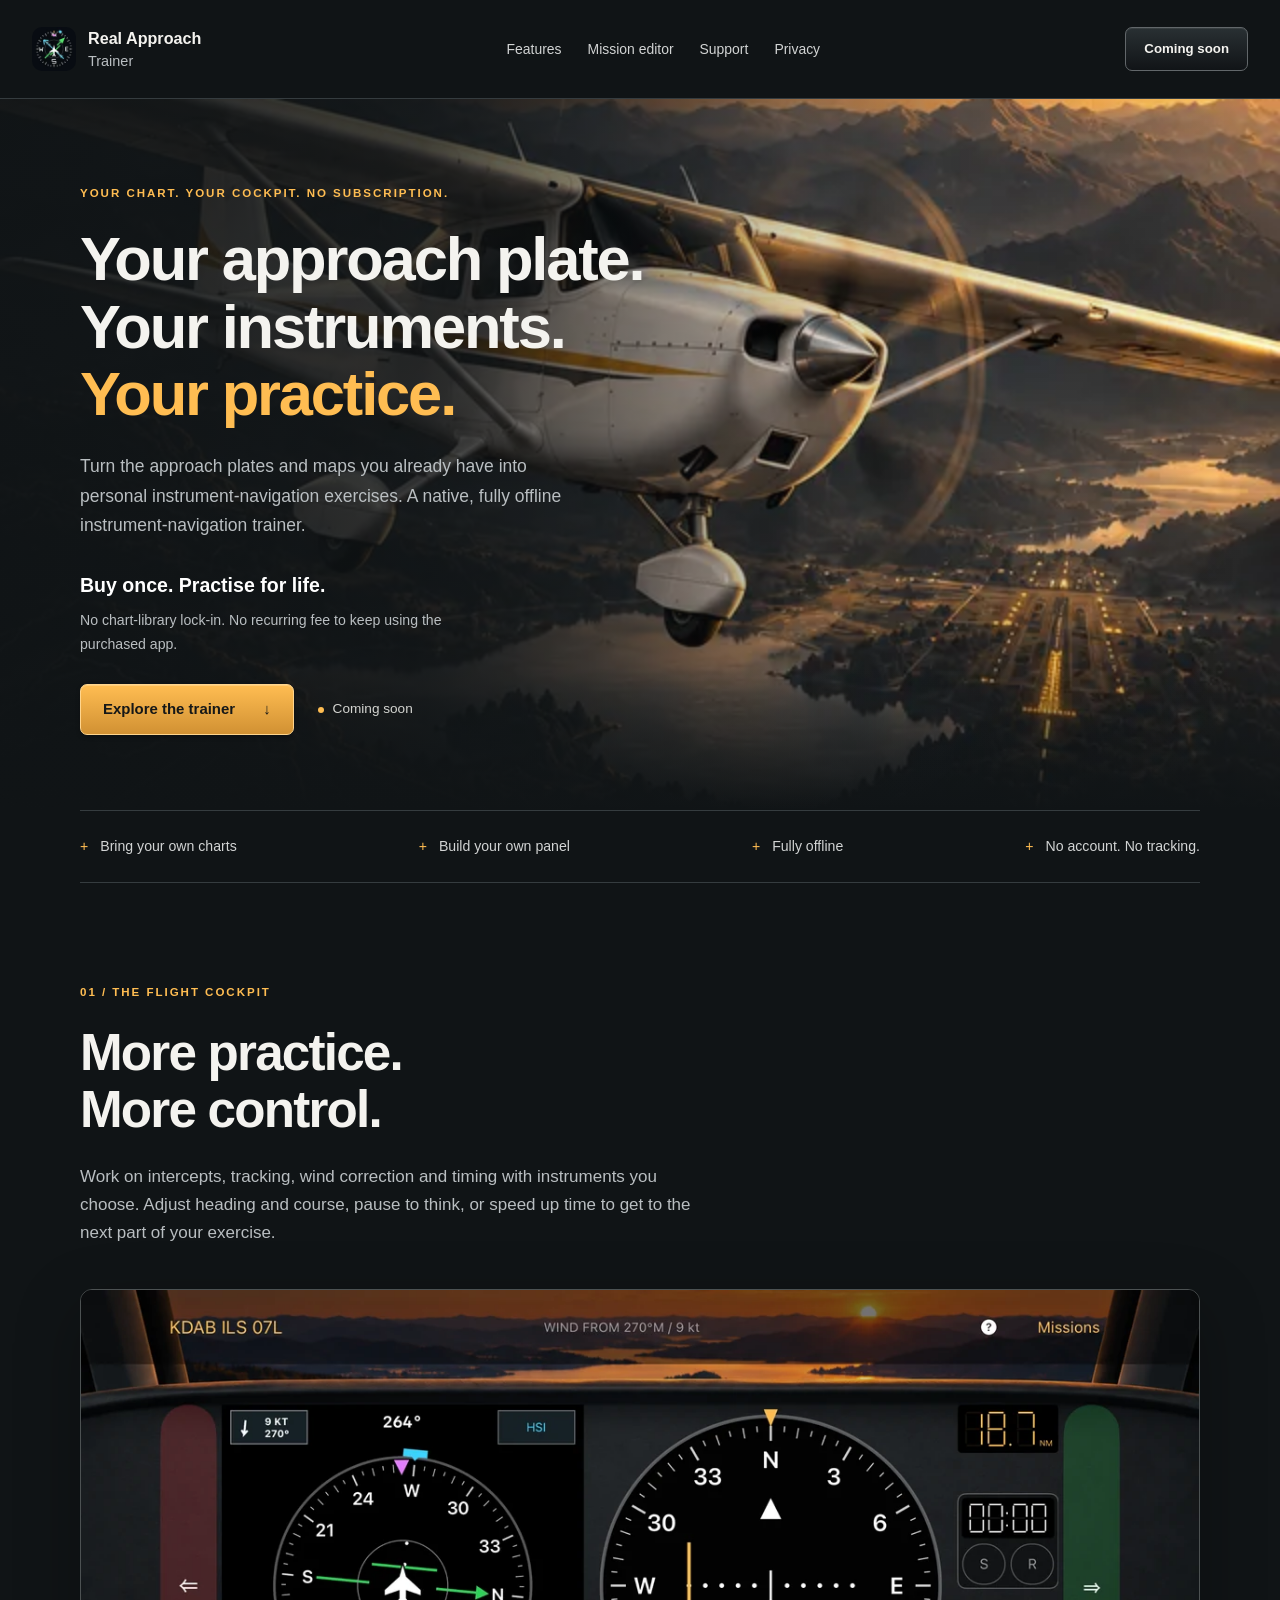
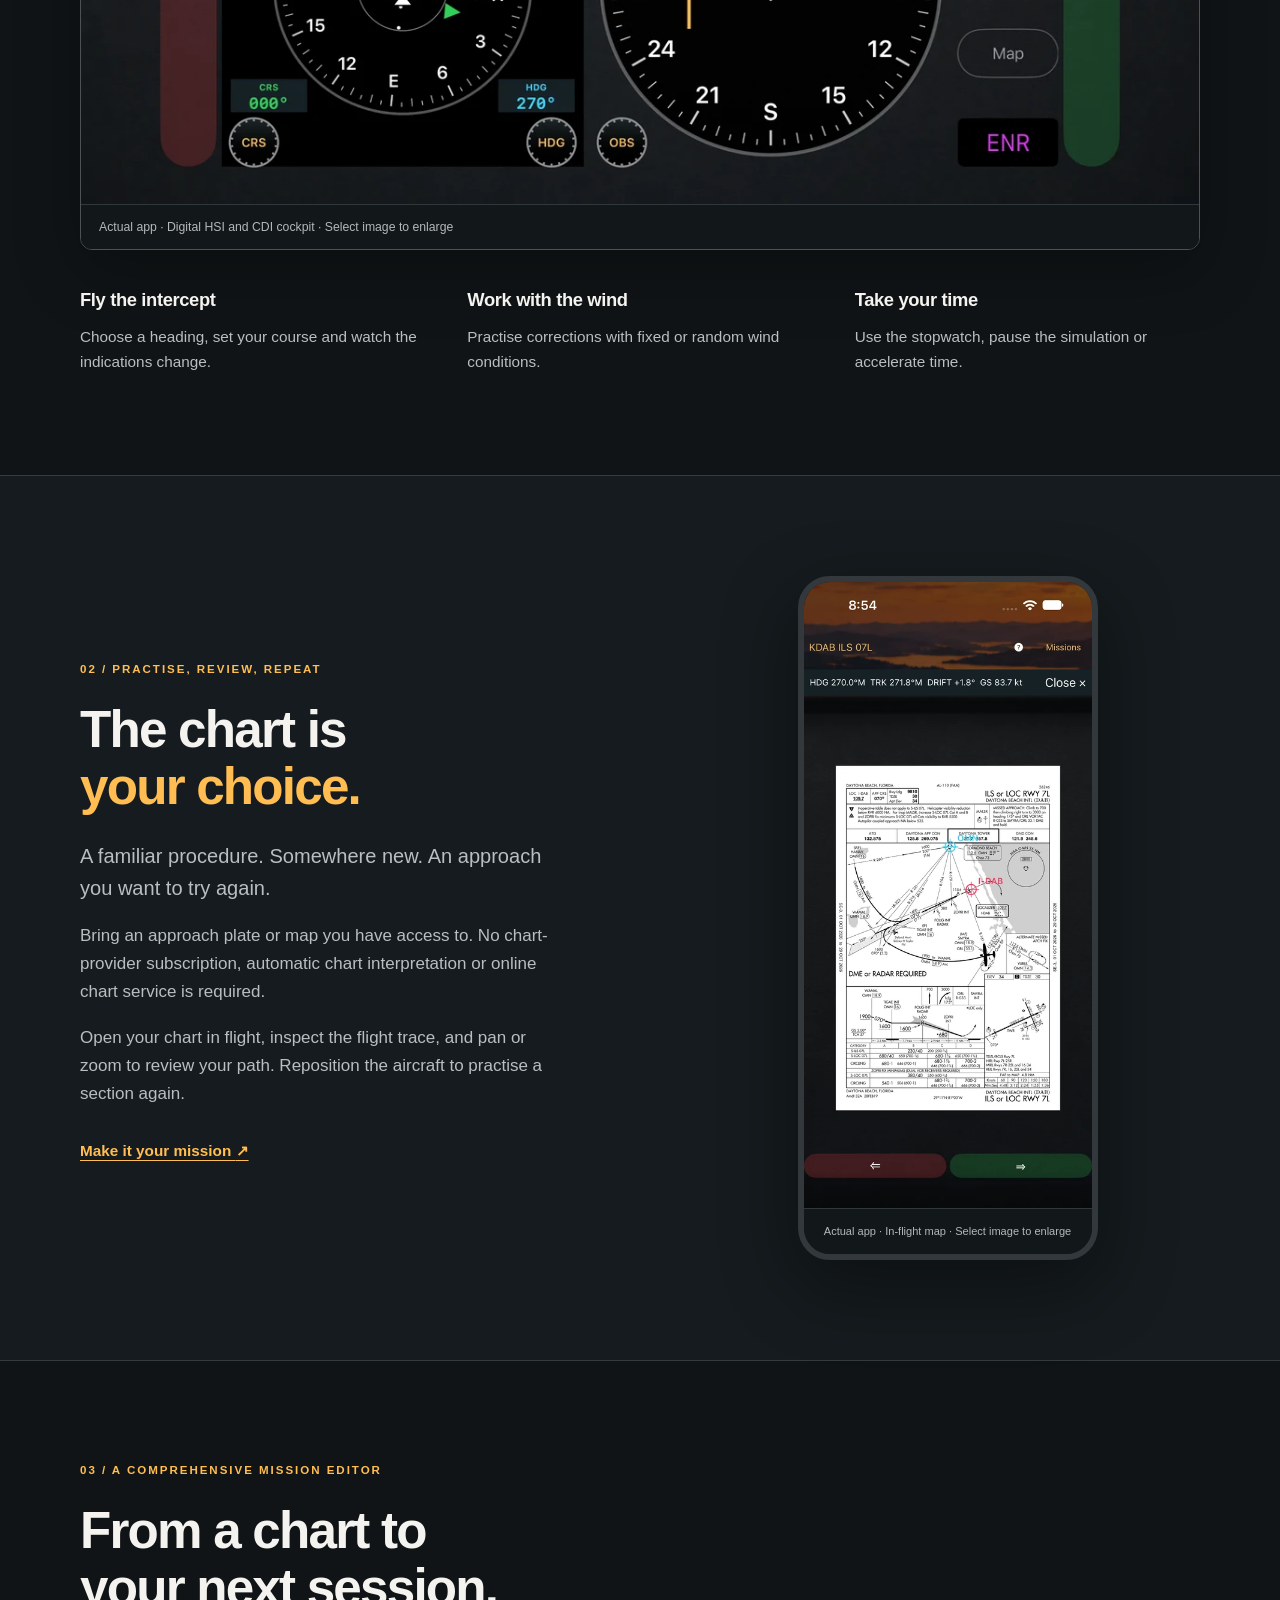
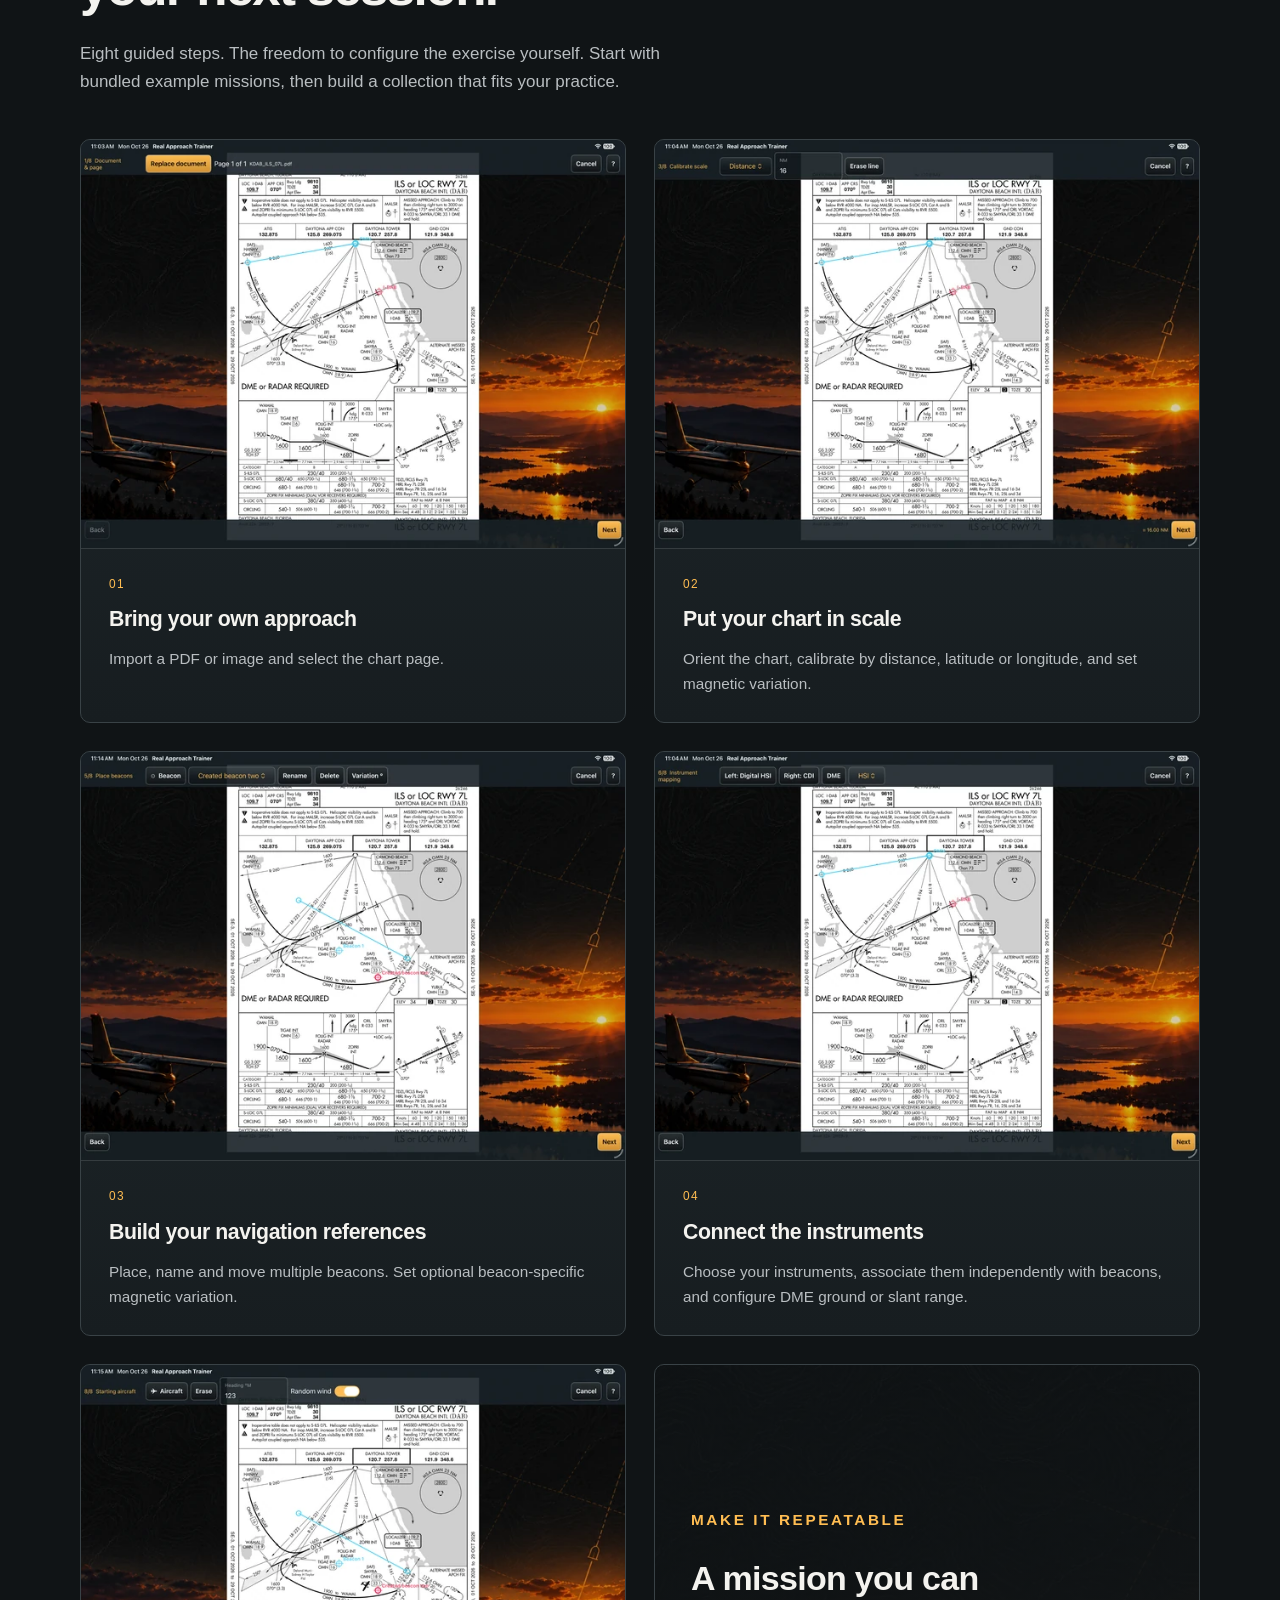
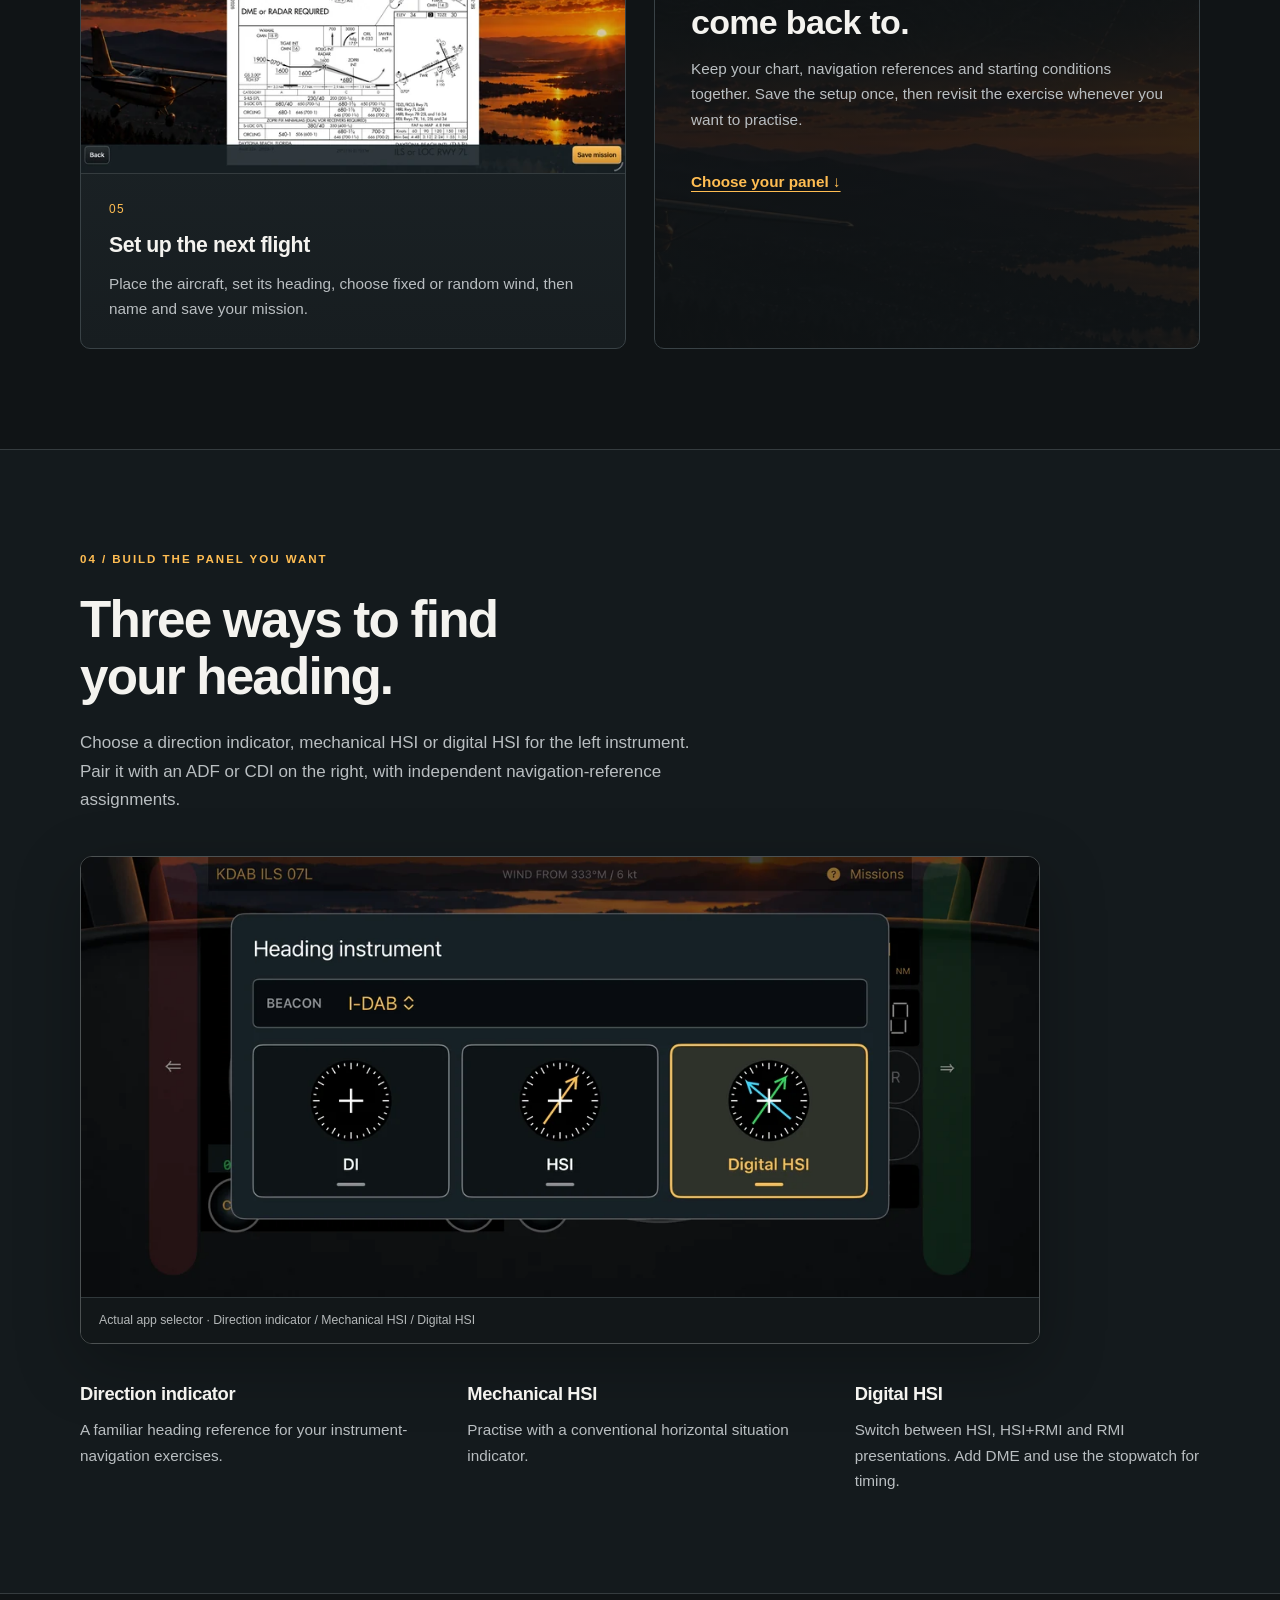
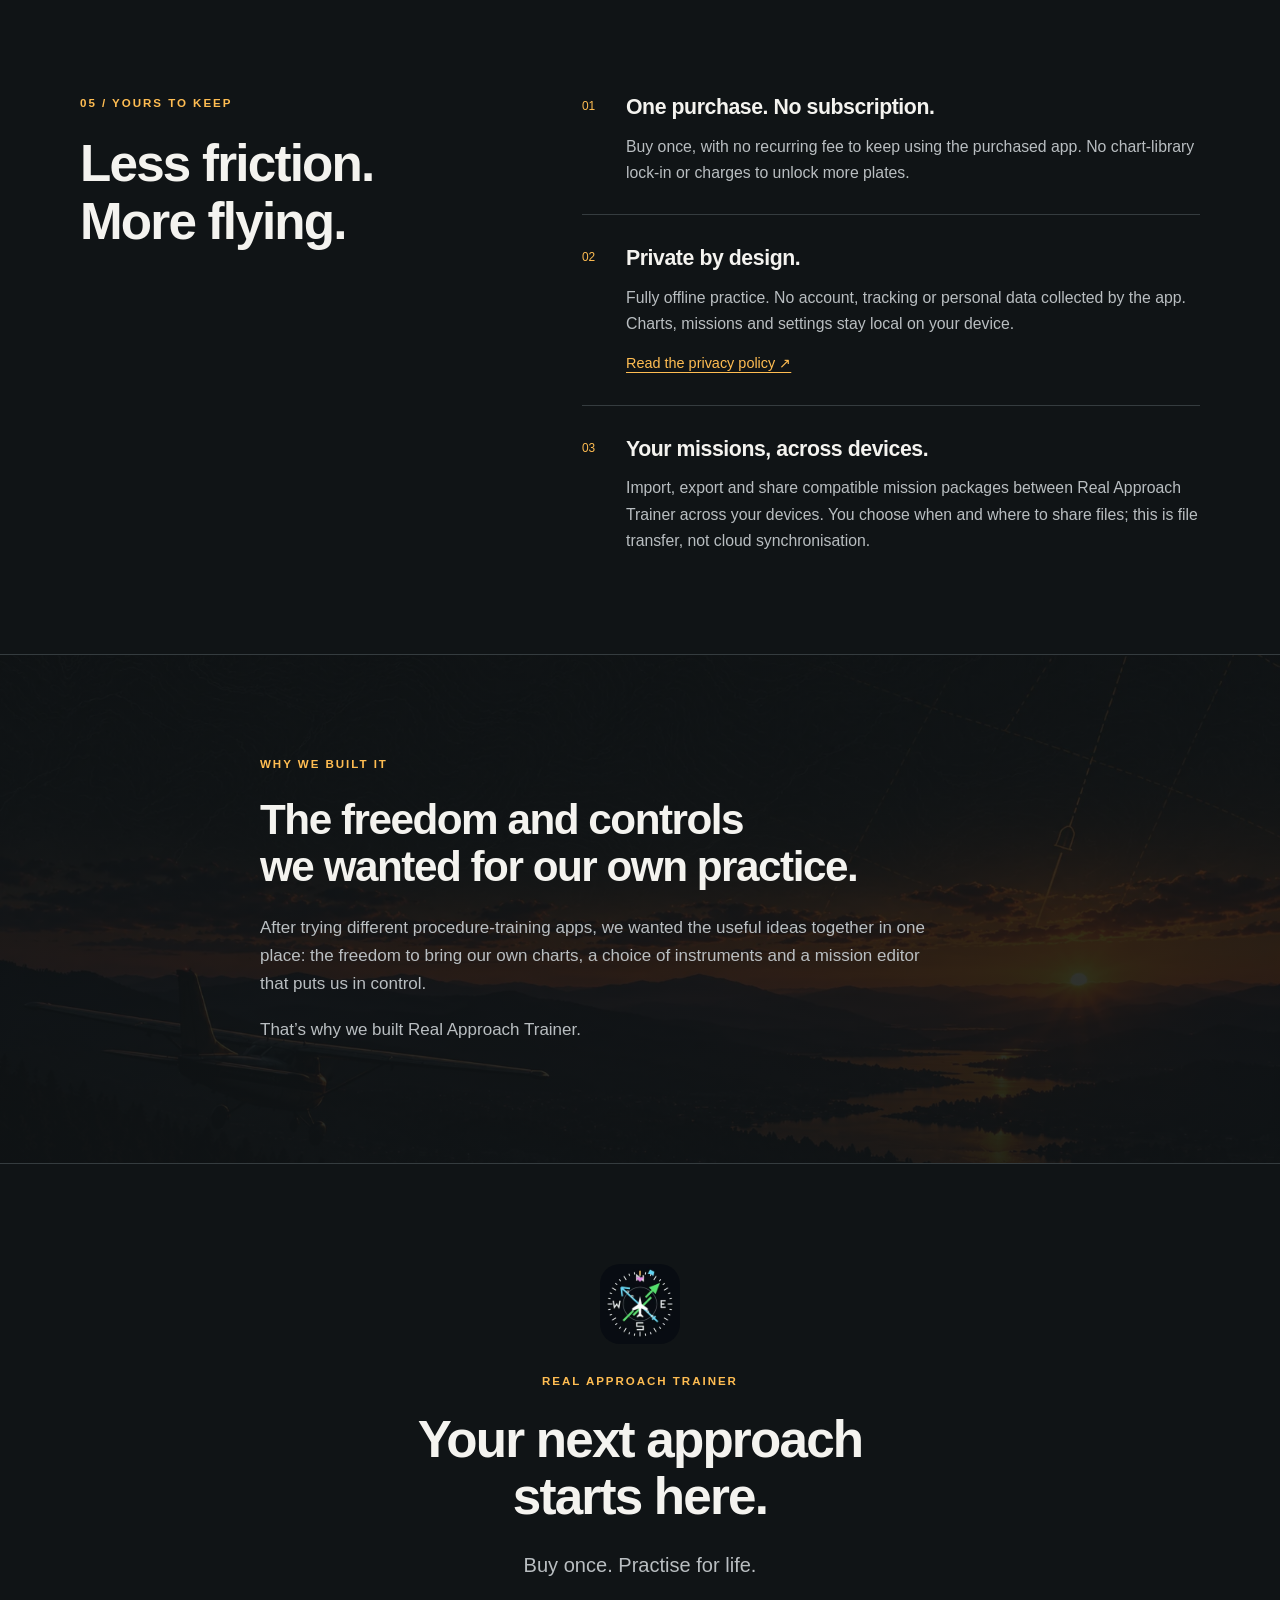
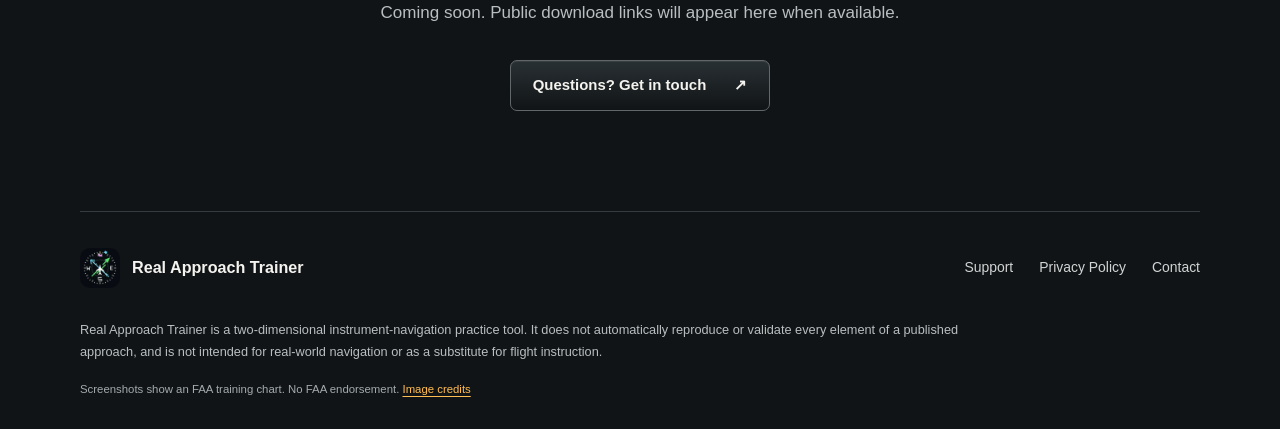
==== commit 262ec67f: "Configure approachtrainer.com as the canonical product domain" ====
--- a/index.html
+++ b/index.html
@@ -4,6 +4,8 @@
 <meta charset="utf-8">
 <meta name="viewport" content="width=device-width, initial-scale=1">
 <meta name="description" content="Your approach plate. Your instruments. Your practice. Real Approach Trainer is a fully offline instrument-navigation trainer. Buy once, no subscription.">
+<link rel="canonical" href="https://approachtrainer.com/">
+<meta property="og:url" content="https://approachtrainer.com/">
 <meta name="color-scheme" content="dark">
 <meta name="theme-color" content="#101416">
 <title>Real Approach Trainer — Your approach. Your practice.</title>
